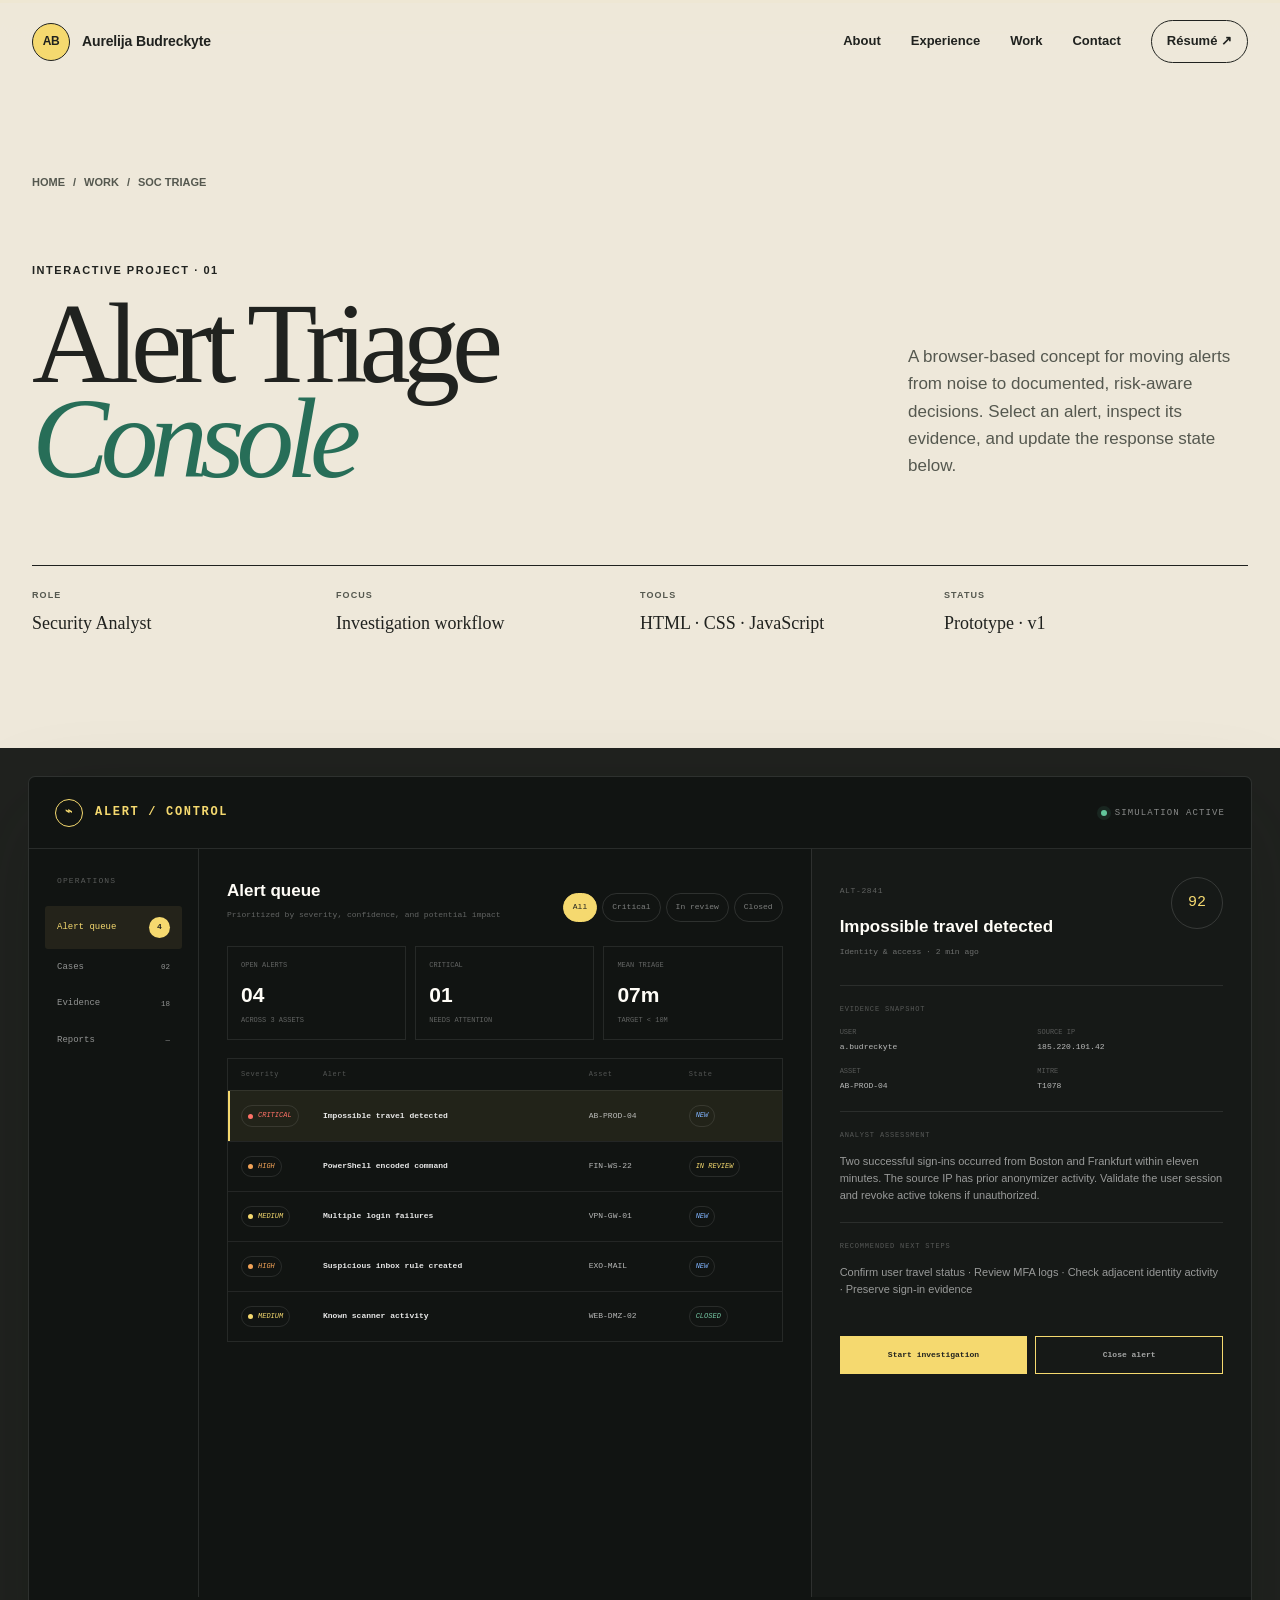
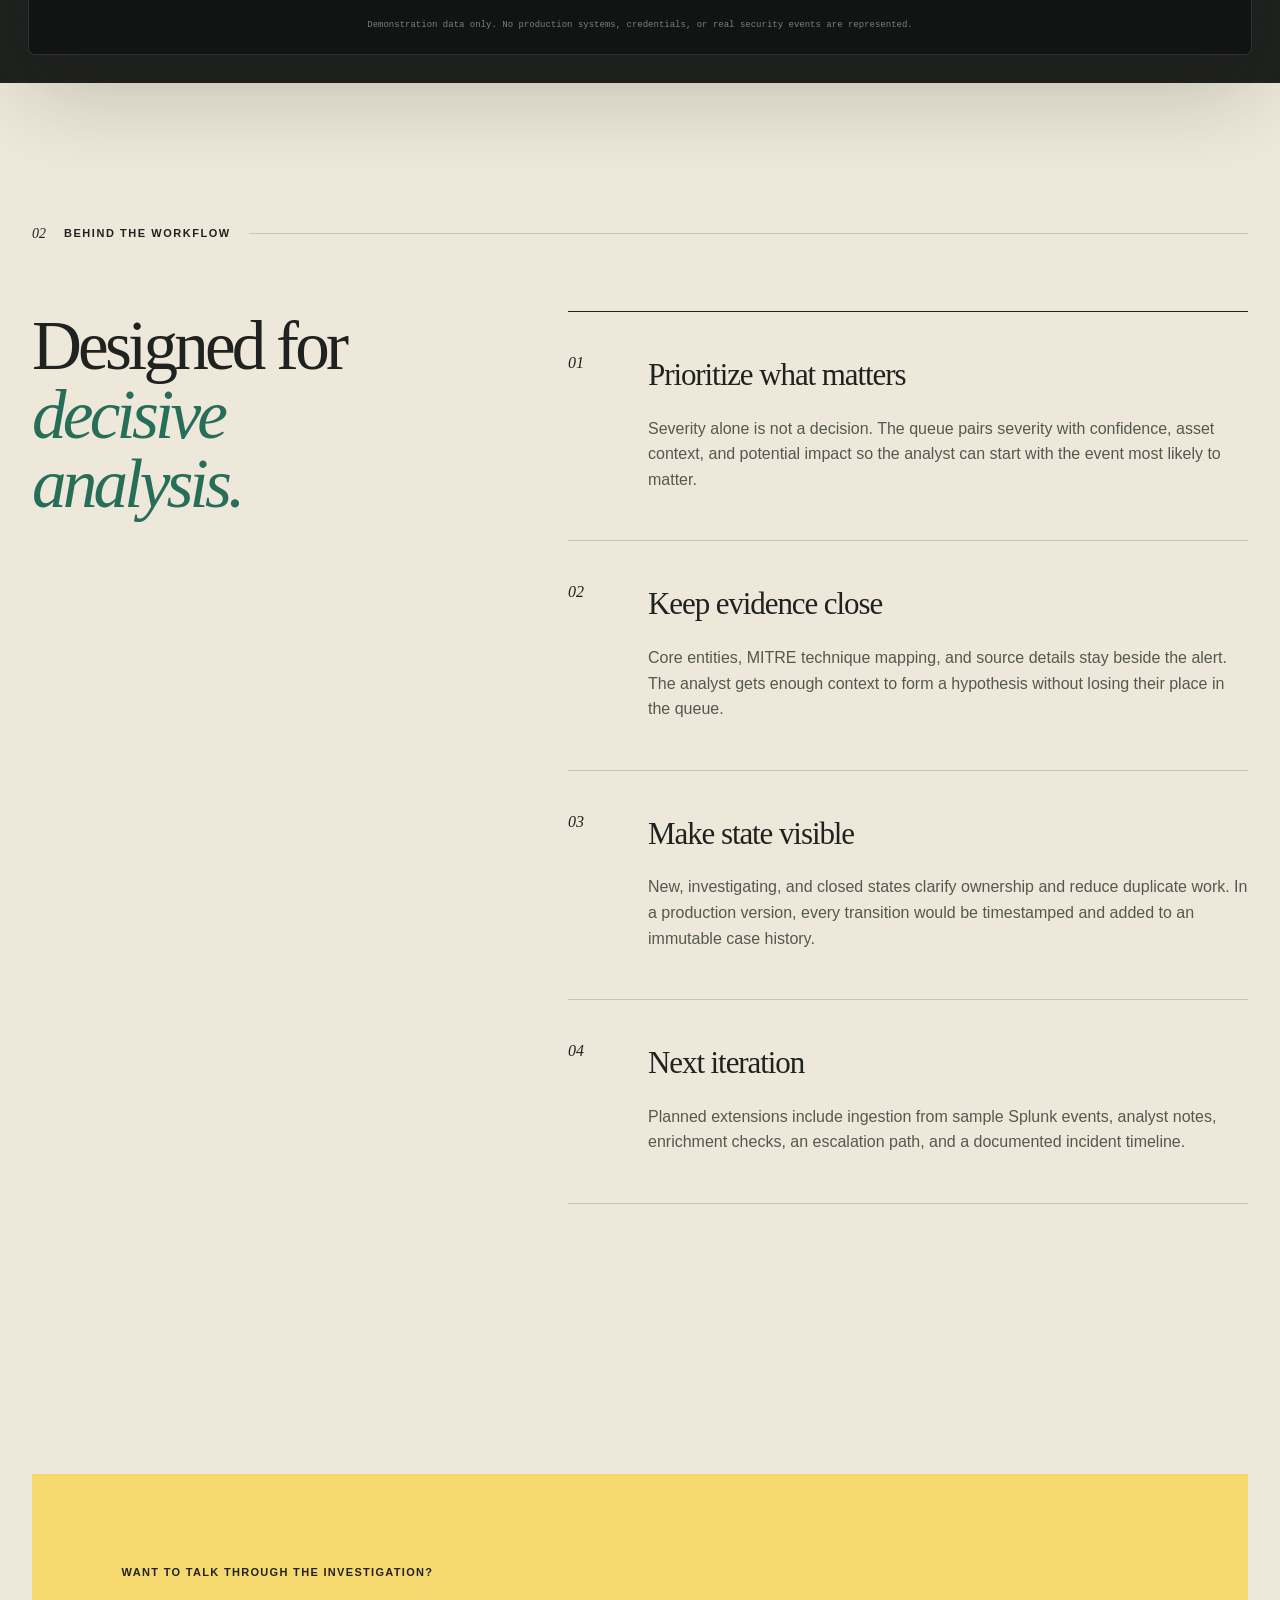
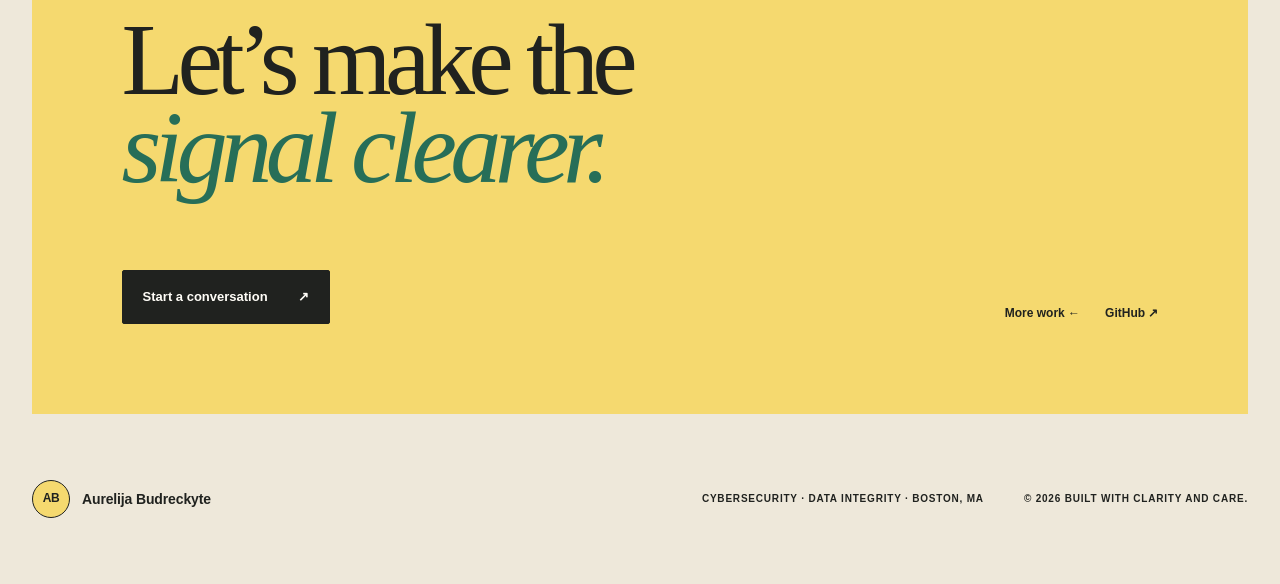
==== soc-triage.html @ b1ede0cd "Build cybersecurity portfolio and SOC triage demo" ====
<!doctype html>
<html lang="en">
  <head>
    <meta charset="UTF-8" />
    <meta name="viewport" content="width=device-width, initial-scale=1.0" />
    <meta
      name="description"
      content="An interactive SOC alert-triage workflow demo by Aurelija Budreckyte."
    />
    <meta name="theme-color" content="#20221f" />
    <title>SOC Alert Triage Console — Aurelija Budreckyte</title>
    <link rel="icon" href="assets/favicon.svg" type="image/svg+xml" />
    <link rel="stylesheet" href="styles.css" />
    <script src="script.js" defer></script>
  </head>
  <body class="project-page">
    <a class="skip-link" href="#main">Skip to content</a>

    <header class="site-header" data-header>
      <a class="brand" href="index.html" aria-label="Aurelija Budreckyte, home">
        <span class="brand-mark" aria-hidden="true">AB</span>
        <span class="brand-name">Aurelija Budreckyte</span>
      </a>
      <button class="menu-toggle" type="button" aria-expanded="false" aria-controls="site-nav">
        <span></span><span></span>
        <span class="sr-only">Toggle menu</span>
      </button>
      <nav class="site-nav" id="site-nav" aria-label="Primary navigation">
        <a href="index.html#about">About</a>
        <a href="index.html#experience">Experience</a>
        <a href="index.html#work">Work</a>
        <a href="index.html#contact">Contact</a>
        <a class="nav-cta" href="Aurelija_Budreckyte_Resume.pdf" target="_blank" rel="noreferrer">
          Résumé <span aria-hidden="true">↗</span>
        </a>
      </nav>
    </header>

    <main id="main">
      <section class="case-hero section-shell">
        <div class="breadcrumb reveal">
          <a href="index.html">Home</a><span>/</span><a href="index.html#work">Work</a><span>/</span>
          <strong>SOC triage</strong>
        </div>
        <div class="case-title-row">
          <div class="reveal">
            <p class="case-eyebrow">Interactive project · 01</p>
            <h1>Alert Triage<br /><em>Console</em></h1>
          </div>
          <p class="case-summary reveal">
            A browser-based concept for moving alerts from noise to documented,
            risk-aware decisions. Select an alert, inspect its evidence, and update
            the response state below.
          </p>
        </div>
        <div class="case-meta reveal">
          <div><span>Role</span><strong>Security Analyst</strong></div>
          <div><span>Focus</span><strong>Investigation workflow</strong></div>
          <div><span>Tools</span><strong>HTML · CSS · JavaScript</strong></div>
          <div><span>Status</span><strong>Prototype · v1</strong></div>
        </div>
      </section>

      <section class="dashboard-wrap" aria-label="Interactive SOC alert triage demo">
        <div class="dashboard" data-soc-dashboard>
          <div class="dash-header">
            <div class="dash-brand"><i>⌁</i><span>ALERT / CONTROL</span></div>
            <div class="dash-live"><i></i><span>Simulation active</span></div>
          </div>
          <div class="dash-body">
            <aside class="dash-sidebar" aria-label="Dashboard sections">
              <span>OPERATIONS</span>
              <button class="dash-nav-item active" type="button">
                <span>Alert queue</span><b data-open-count>4</b>
              </button>
              <button class="dash-nav-item" type="button" tabindex="-1">
                <span>Cases</span><small>02</small>
              </button>
              <button class="dash-nav-item" type="button" tabindex="-1">
                <span>Evidence</span><small>18</small>
              </button>
              <button class="dash-nav-item" type="button" tabindex="-1">
                <span>Reports</span><small>—</small>
              </button>
            </aside>

            <div class="dash-main">
              <div class="dash-title">
                <div>
                  <h2>Alert queue</h2>
                  <p>Prioritized by severity, confidence, and potential impact</p>
                </div>
                <div class="filter-group" aria-label="Filter alerts">
                  <button class="filter-button active" type="button" data-filter="All">All</button>
                  <button class="filter-button" type="button" data-filter="Critical">Critical</button>
                  <button class="filter-button" type="button" data-filter="Investigating">In review</button>
                  <button class="filter-button" type="button" data-filter="Closed">Closed</button>
                </div>
              </div>

              <div class="dash-metrics" aria-label="Queue metrics">
                <div class="dash-metric">
                  <span>Open alerts</span><strong data-metric-open>04</strong><small>Across 3 assets</small>
                </div>
                <div class="dash-metric">
                  <span>Critical</span><strong data-metric-critical>01</strong><small>Needs attention</small>
                </div>
                <div class="dash-metric">
                  <span>Mean triage</span><strong>07m</strong><small>Target &lt; 10m</small>
                </div>
              </div>

              <div class="alert-list">
                <div class="alert-list-head" aria-hidden="true">
                  <span>Severity</span><span>Alert</span><span>Asset</span><span>State</span>
                </div>
                <div data-alert-list></div>
              </div>
            </div>

            <aside class="dash-detail" aria-live="polite" data-alert-detail>
              <div class="detail-top">
                <div>
                  <span class="detail-id" data-detail-id>ALT-2841</span>
                  <h2 class="detail-title" data-detail-title>Impossible travel detected</h2>
                  <p class="detail-subtitle" data-detail-subtitle>Identity & access · 2 min ago</p>
                </div>
                <div class="risk-score" data-detail-score aria-label="Risk score 92">92</div>
              </div>

              <div class="detail-section">
                <span>Evidence snapshot</span>
                <div class="evidence-grid">
                  <div><span>User</span><strong data-evidence-user>a.budreckyte</strong></div>
                  <div><span>Source IP</span><strong data-evidence-ip>185.220.101.42</strong></div>
                  <div><span>Asset</span><strong data-evidence-asset>AB-PROD-04</strong></div>
                  <div><span>MITRE</span><strong data-evidence-mitre>T1078</strong></div>
                </div>
              </div>

              <div class="detail-section">
                <span>Analyst assessment</span>
                <p class="analyst-note" data-detail-note>
                  Two successful sign-ins occurred from Boston and Frankfurt within
                  eleven minutes. The source IP has prior anonymizer activity.
                  Validate the user session and revoke active tokens if unauthorized.
                </p>
              </div>

              <div class="detail-section">
                <span>Recommended next steps</span>
                <p class="analyst-note" data-detail-next>
                  Confirm user travel status · Review MFA logs · Check adjacent
                  identity activity · Preserve sign-in evidence
                </p>
              </div>

              <div class="detail-actions">
                <button class="dash-button" type="button" data-action="investigate">Start investigation</button>
                <button class="dash-button secondary" type="button" data-action="close">Close alert</button>
              </div>
            </aside>
          </div>
          <p class="demo-note">
            Demonstration data only. No production systems, credentials, or real security events are represented.
          </p>
        </div>
      </section>

      <section class="case-study section-shell">
        <div class="section-label reveal">
          <span>02</span>
          <p>Behind the workflow</p>
        </div>
        <div class="case-study-grid">
          <h2 class="display-heading reveal">Designed for<br /><em>decisive analysis.</em></h2>
          <div class="case-sections">
            <article class="case-section reveal">
              <span>01</span>
              <div>
                <h3>Prioritize what matters</h3>
                <p>
                  Severity alone is not a decision. The queue pairs severity with
                  confidence, asset context, and potential impact so the analyst can
                  start with the event most likely to matter.
                </p>
              </div>
            </article>
            <article class="case-section reveal">
              <span>02</span>
              <div>
                <h3>Keep evidence close</h3>
                <p>
                  Core entities, MITRE technique mapping, and source details stay
                  beside the alert. The analyst gets enough context to form a
                  hypothesis without losing their place in the queue.
                </p>
              </div>
            </article>
            <article class="case-section reveal">
              <span>03</span>
              <div>
                <h3>Make state visible</h3>
                <p>
                  New, investigating, and closed states clarify ownership and
                  reduce duplicate work. In a production version, every transition
                  would be timestamped and added to an immutable case history.
                </p>
              </div>
            </article>
            <article class="case-section reveal">
              <span>04</span>
              <div>
                <h3>Next iteration</h3>
                <p>
                  Planned extensions include ingestion from sample Splunk events,
                  analyst notes, enrichment checks, an escalation path, and a
                  documented incident timeline.
                </p>
              </div>
            </article>
          </div>
        </div>
      </section>

      <section class="contact section-shell" id="contact">
        <div class="contact-card reveal">
          <p class="contact-kicker">Want to talk through the investigation?</p>
          <h2>Let’s make the<br /><em>signal clearer.</em></h2>
          <div class="contact-bottom">
            <a class="button button-dark" href="mailto:aurelijabudreckyte@gmail.com">
              Start a conversation <span aria-hidden="true">↗</span>
            </a>
            <div class="contact-links">
              <a href="index.html#work">More work ←</a>
              <a href="https://github.com/aurelijab" target="_blank" rel="noreferrer">GitHub ↗</a>
            </div>
          </div>
        </div>
      </section>
    </main>

    <footer class="site-footer section-shell">
      <div class="brand footer-brand">
        <span class="brand-mark" aria-hidden="true">AB</span>
        <span class="brand-name">Aurelija Budreckyte</span>
      </div>
      <p>Cybersecurity · Data integrity · Boston, MA</p>
      <p>© <span data-year></span> Built with clarity and care.</p>
    </footer>
  </body>
</html>
---- styles.css ----
:root {
  --ink: #20221f;
  --ink-soft: #55584f;
  --paper: #f8f4e9;
  --paper-deep: #eee5d2;
  --beige: #dfd1b7;
  --beige-light: #f1e9da;
  --butter: #f5d96f;
  --butter-bright: #ffe989;
  --white: #fffdf7;
  --line: rgba(32, 34, 31, 0.18);
  --green: #276e58;
  --red: #bd4539;
  --orange: #da7c31;
  --max: 1240px;
  --serif: "Iowan Old Style", "Baskerville", "Times New Roman", serif;
  --sans: Inter, "Helvetica Neue", Helvetica, Arial, sans-serif;
}

* {
  box-sizing: border-box;
}

html {
  scroll-behavior: smooth;
  scroll-padding-top: 100px;
}

body {
  margin: 0;
  overflow-x: hidden;
  color: var(--ink);
  background: var(--paper);
  font-family: var(--sans);
  font-size: 16px;
  line-height: 1.6;
  -webkit-font-smoothing: antialiased;
}

body::before {
  position: fixed;
  z-index: 50;
  top: 0;
  left: 0;
  width: 100%;
  height: 3px;
  background: var(--butter);
  content: "";
}

::selection {
  color: var(--ink);
  background: var(--butter);
}

img {
  display: block;
  max-width: 100%;
}

a {
  color: inherit;
  text-decoration: none;
}

button,
input {
  font: inherit;
}

button,
a {
  -webkit-tap-highlight-color: transparent;
}

:focus-visible {
  outline: 3px solid var(--green);
  outline-offset: 4px;
}

.sr-only {
  position: absolute;
  width: 1px;
  height: 1px;
  padding: 0;
  overflow: hidden;
  clip: rect(0, 0, 0, 0);
  white-space: nowrap;
  border: 0;
}

.skip-link {
  position: fixed;
  z-index: 200;
  top: -100px;
  left: 24px;
  padding: 12px 18px;
  color: var(--white);
  background: var(--ink);
  transition: top 0.2s;
}

.skip-link:focus {
  top: 14px;
}

.section-shell {
  width: min(calc(100% - 64px), var(--max));
  margin-inline: auto;
}

.section-space {
  padding-block: 130px;
}

.site-header {
  position: sticky;
  z-index: 100;
  top: 0;
  display: flex;
  width: 100%;
  min-height: 84px;
  align-items: center;
  justify-content: space-between;
  padding: 14px max(32px, calc((100vw - var(--max)) / 2));
  border-bottom: 1px solid transparent;
  background: rgba(248, 244, 233, 0.86);
  backdrop-filter: blur(18px);
  transition: min-height 0.25s, border-color 0.25s;
}

.site-header.is-scrolled {
  min-height: 70px;
  border-color: var(--line);
}

.brand {
  display: inline-flex;
  align-items: center;
  gap: 12px;
}

.brand-mark {
  display: grid;
  width: 38px;
  height: 38px;
  place-items: center;
  border: 1px solid var(--ink);
  border-radius: 50%;
  background: var(--butter);
  font-size: 12px;
  font-weight: 800;
  letter-spacing: -0.04em;
}

.brand-name {
  font-size: 14px;
  font-weight: 650;
  letter-spacing: -0.01em;
}

.site-nav {
  display: flex;
  align-items: center;
  gap: 30px;
  font-size: 13px;
  font-weight: 600;
}

.site-nav > a:not(.nav-cta) {
  position: relative;
}

.site-nav > a:not(.nav-cta)::after {
  position: absolute;
  bottom: -7px;
  left: 0;
  width: 0;
  height: 1px;
  background: var(--ink);
  content: "";
  transition: width 0.25s;
}

.site-nav > a:hover::after {
  width: 100%;
}

.nav-cta {
  padding: 10px 15px;
  border: 1px solid var(--ink);
  border-radius: 999px;
  transition: color 0.2s, background 0.2s;
}

.nav-cta:hover {
  color: var(--paper);
  background: var(--ink);
}

.menu-toggle {
  display: none;
}

.hero {
  display: grid;
  min-height: calc(100vh - 84px);
  grid-template-columns: minmax(0, 1.1fr) minmax(380px, 0.9fr);
  align-items: center;
  gap: clamp(48px, 7vw, 100px);
  padding-block: 72px 84px;
}

.hero-copy {
  min-width: 0;
}

.eyebrow {
  display: inline-flex;
  align-items: center;
  gap: 9px;
  margin-bottom: 38px;
  padding: 8px 13px;
  border: 1px solid var(--line);
  border-radius: 999px;
  font-size: 11px;
  font-weight: 700;
  letter-spacing: 0.08em;
  text-transform: uppercase;
}

.status-dot {
  width: 7px;
  height: 7px;
  border-radius: 50%;
  background: var(--green);
  box-shadow: 0 0 0 4px rgba(39, 110, 88, 0.12);
}

.hero-kicker {
  margin: 0 0 13px;
  font-size: 13px;
  font-weight: 700;
  letter-spacing: 0.16em;
  text-transform: uppercase;
}

.hero h1 {
  max-width: 740px;
  margin: 0;
  font-family: var(--serif);
  font-size: clamp(60px, 7.1vw, 108px);
  font-weight: 400;
  letter-spacing: -0.065em;
  line-height: 0.88;
}

.hero h1 em,
.display-heading em,
.contact-card h2 em {
  position: relative;
  font-weight: 400;
}

.hero h1 em::after {
  position: absolute;
  z-index: -1;
  right: -1%;
  bottom: 3px;
  width: 86%;
  height: 24%;
  background: var(--butter);
  content: "";
  transform: rotate(-1deg);
}

.hero-intro {
  max-width: 590px;
  margin: 36px 0 0;
  color: var(--ink-soft);
  font-size: clamp(17px, 1.5vw, 20px);
  line-height: 1.65;
}

.hero-actions {
  display: flex;
  align-items: center;
  gap: 30px;
  margin-top: 36px;
}

.button {
  display: inline-flex;
  min-height: 54px;
  align-items: center;
  justify-content: center;
  gap: 30px;
  padding: 12px 20px;
  border: 1px solid var(--ink);
  border-radius: 2px;
  font-size: 13px;
  font-weight: 700;
  transition: transform 0.2s, background 0.2s, color 0.2s;
}

.button:hover {
  transform: translateY(-3px);
}

.button-dark {
  color: var(--white);
  background: var(--ink);
}

.button-dark:hover {
  color: var(--ink);
  background: var(--butter);
}

.button-light {
  color: var(--ink);
  background: var(--butter);
}

.button-light:hover {
  background: var(--butter-bright);
}

.text-link {
  border-bottom: 1px solid var(--ink);
  font-size: 13px;
  font-weight: 700;
}

.hero-visual {
  position: relative;
  width: min(100%, 490px);
  justify-self: end;
}

.hero-visual::before {
  position: absolute;
  z-index: -1;
  top: -22px;
  right: -22px;
  width: 88%;
  height: 84%;
  border-radius: 3px;
  background: var(--butter);
  content: "";
}

.portrait-frame {
  position: relative;
  overflow: hidden;
  min-height: 590px;
  border-radius: 3px;
  background: var(--beige);
  box-shadow: 0 24px 70px rgba(53, 44, 29, 0.14);
}

.portrait-frame > img {
  width: 100%;
  height: 100%;
  min-height: 590px;
  object-fit: cover;
  object-position: center 35%;
}

.portrait-caption {
  position: absolute;
  right: 0;
  bottom: 0;
  left: 0;
  display: flex;
  align-items: flex-start;
  justify-content: space-between;
  padding: 18px 20px;
  color: var(--paper);
  background: linear-gradient(transparent, rgba(25, 27, 25, 0.88));
  font-size: 12px;
}

.portrait-caption p {
  margin: 0;
  line-height: 1.45;
  text-align: right;
}

.hero-stamp {
  position: absolute;
  right: -55px;
  bottom: 74px;
  display: flex;
  width: 130px;
  height: 130px;
  flex-direction: column;
  align-items: center;
  justify-content: center;
  border: 1px solid var(--ink);
  border-radius: 50%;
  background: var(--paper);
  font-size: 9px;
  letter-spacing: 0.08em;
  text-align: center;
  text-transform: uppercase;
  transform: rotate(7deg);
}

.hero-stamp strong {
  margin-block: 3px;
  font-family: var(--serif);
  font-size: 18px;
  letter-spacing: -0.02em;
  text-transform: none;
}

.proof-strip {
  display: grid;
  grid-template-columns: repeat(4, 1fr);
  color: var(--paper);
  background: var(--ink);
}

.proof-item {
  display: flex;
  min-height: 150px;
  align-items: center;
  justify-content: center;
  gap: 19px;
  padding: 28px;
  border-right: 1px solid rgba(255, 255, 255, 0.16);
}

.proof-item:last-child {
  border: 0;
}

.proof-item strong {
  color: var(--butter);
  font-family: var(--serif);
  font-size: 50px;
  font-weight: 400;
  letter-spacing: -0.05em;
  line-height: 1;
}

.proof-item span {
  color: rgba(255, 255, 255, 0.66);
  font-size: 11px;
  font-weight: 600;
  letter-spacing: 0.08em;
  line-height: 1.5;
  text-transform: uppercase;
}

.section-label {
  display: flex;
  align-items: center;
  gap: 18px;
  margin-bottom: 66px;
}

.section-label::after {
  height: 1px;
  flex: 1;
  background: var(--line);
  content: "";
}

.section-label span {
  font-family: var(--serif);
  font-size: 14px;
  font-style: italic;
}

.section-label p {
  margin: 0;
  font-size: 11px;
  font-weight: 750;
  letter-spacing: 0.14em;
  text-transform: uppercase;
}

.about-grid {
  display: grid;
  grid-template-columns: 1.1fr 0.9fr;
  align-items: start;
  gap: clamp(50px, 8vw, 120px);
}

.display-heading {
  margin: 0;
  font-family: var(--serif);
  font-size: clamp(48px, 5.4vw, 78px);
  font-weight: 400;
  letter-spacing: -0.055em;
  line-height: 1;
}

.display-heading em {
  color: var(--green);
}

.about-copy {
  max-width: 540px;
  padding-top: 8px;
  color: var(--ink-soft);
}

.about-copy p {
  margin: 0 0 25px;
}

.about-copy .lead {
  color: var(--ink);
  font-family: var(--serif);
  font-size: 24px;
  line-height: 1.5;
}

.principles-grid {
  display: grid;
  margin-top: 85px;
  grid-template-columns: repeat(3, 1fr);
  border-top: 1px solid var(--line);
  border-bottom: 1px solid var(--line);
}

.principle-card {
  position: relative;
  min-height: 310px;
  padding: 35px 36px;
  border-right: 1px solid var(--line);
}

.principle-card:last-child {
  border: 0;
}

.principle-number {
  color: var(--ink-soft);
  font-family: var(--serif);
  font-size: 12px;
  font-style: italic;
}

.line-icon {
  margin: 32px 0 26px;
  color: var(--green);
  font-family: var(--serif);
  font-size: 40px;
  line-height: 1;
}

.principle-card h3 {
  margin: 0 0 12px;
  font-family: var(--serif);
  font-size: 27px;
  font-weight: 400;
  letter-spacing: -0.03em;
}

.principle-card p {
  max-width: 280px;
  margin: 0;
  color: var(--ink-soft);
  font-size: 14px;
}

.experience {
  background: var(--white);
}

.experience-layout {
  display: grid;
  grid-template-columns: 0.85fr 1.15fr;
  gap: clamp(70px, 10vw, 150px);
}

.experience-intro {
  position: sticky;
  top: 120px;
  align-self: start;
}

.experience-intro > p {
  max-width: 430px;
  margin: 32px 0 0;
  color: var(--ink-soft);
}

.timeline {
  border-top: 1px solid var(--ink);
}

.timeline-item {
  display: grid;
  grid-template-columns: 120px 1fr;
  gap: 24px;
  padding: 34px 0 42px;
  border-bottom: 1px solid var(--line);
}

.timeline-date,
.timeline-company {
  margin: 0;
  font-size: 10px;
  font-weight: 750;
  letter-spacing: 0.1em;
  text-transform: uppercase;
}

.timeline-company {
  color: var(--green);
}

.timeline-item h3 {
  margin: 5px 0 16px;
  font-family: var(--serif);
  font-size: 29px;
  font-weight: 400;
  letter-spacing: -0.03em;
}

.timeline-item ul {
  margin: 0;
  padding: 0 0 0 18px;
  color: var(--ink-soft);
  font-size: 14px;
}

.timeline-item li + li {
  margin-top: 8px;
}

.timeline-item div > p:last-child:not(.timeline-company) {
  color: var(--ink-soft);
  font-size: 14px;
}

.capabilities-grid {
  display: grid;
  margin-top: 110px;
  grid-template-columns: 1.1fr 0.9fr;
  gap: 16px;
}

.capability-card {
  min-height: 420px;
  padding: clamp(32px, 4vw, 52px);
  border-radius: 3px;
}

.capability-card > span {
  font-size: 10px;
  font-weight: 800;
  letter-spacing: 0.14em;
  text-transform: uppercase;
}

.capability-card h3 {
  max-width: 520px;
  margin: 55px 0 50px;
  font-family: var(--serif);
  font-size: clamp(35px, 4vw, 55px);
  font-weight: 400;
  letter-spacing: -0.05em;
  line-height: 1.05;
}

.card-yellow {
  background: var(--butter);
}

.card-beige {
  background: var(--beige-light);
}

.card-dark {
  grid-column: 1 / -1;
  display: grid;
  min-height: 300px;
  grid-template-columns: 1fr 1.1fr;
  align-items: end;
  color: var(--white);
  background: var(--ink);
}

.card-dark > span {
  align-self: start;
}

.card-dark h3 {
  margin: 0;
  grid-column: 1;
}

.card-dark p {
  max-width: 500px;
  margin: 0;
  align-self: end;
  grid-column: 2;
  grid-row: 1 / 3;
  color: rgba(255, 255, 255, 0.62);
}

.tag-list {
  display: flex;
  flex-wrap: wrap;
  gap: 8px;
}

.tag-list span,
.project-tags span {
  padding: 7px 11px;
  border: 1px solid rgba(32, 34, 31, 0.35);
  border-radius: 999px;
  font-size: 11px;
  font-weight: 600;
}

.tool-list {
  border-top: 1px solid var(--line);
}

.tool-list div {
  display: flex;
  justify-content: space-between;
  padding: 13px 0;
  border-bottom: 1px solid var(--line);
  font-size: 13px;
}

.tool-list b {
  font-weight: 650;
}

.tool-list i {
  color: var(--ink-soft);
  font-style: normal;
}

.credentials {
  display: grid;
  margin-top: 72px;
  grid-template-columns: 160px 1fr;
  gap: 40px;
}

.credentials-label {
  margin: 0;
  font-size: 10px;
  font-weight: 800;
  letter-spacing: 0.14em;
  text-transform: uppercase;
}

.credentials-list {
  display: grid;
  grid-template-columns: 1fr 1fr;
  border-top: 1px solid var(--ink);
}

.credentials-list div {
  display: flex;
  justify-content: space-between;
  padding: 20px 16px 20px 0;
  border-bottom: 1px solid var(--line);
  gap: 20px;
}

.credentials-list div:nth-child(odd) {
  margin-right: 25px;
}

.credentials-list strong {
  font-family: var(--serif);
  font-size: 17px;
  font-weight: 400;
}

.credentials-list span {
  color: var(--ink-soft);
  font-size: 11px;
  text-align: right;
}

.work-heading-row {
  display: grid;
  margin-bottom: 58px;
  grid-template-columns: 1fr 370px;
  align-items: end;
  gap: 40px;
}

.work-heading-row > p {
  margin: 0 0 5px;
  color: var(--ink-soft);
}

.featured-project {
  display: grid;
  overflow: hidden;
  min-height: 650px;
  grid-template-columns: minmax(360px, 0.78fr) minmax(500px, 1.22fr);
  border-radius: 4px;
  color: var(--white);
  background: var(--ink);
}

.project-copy {
  display: flex;
  flex-direction: column;
  padding: clamp(38px, 5vw, 66px);
}

.project-meta {
  display: flex;
  justify-content: space-between;
  color: rgba(255, 255, 255, 0.46);
  font-size: 9px;
  font-weight: 750;
  letter-spacing: 0.1em;
  text-transform: uppercase;
}

.project-copy h3 {
  margin: 70px 0 25px;
  font-family: var(--serif);
  font-size: clamp(48px, 5vw, 70px);
  font-weight: 400;
  letter-spacing: -0.055em;
  line-height: 0.96;
}

.project-copy > p {
  max-width: 500px;
  margin: 0;
  color: rgba(255, 255, 255, 0.62);
}

.project-tags {
  display: flex;
  flex-wrap: wrap;
  gap: 8px;
  margin-top: 26px;
}

.project-tags span {
  border-color: rgba(255, 255, 255, 0.2);
}

.project-copy .button {
  align-self: flex-start;
  margin-top: auto;
}

.console-preview {
  overflow: hidden;
  margin: 42px 0 42px 22px;
  padding: 28px;
  border: 1px solid rgba(255, 255, 255, 0.16);
  border-right: 0;
  border-radius: 8px 0 0 8px;
  color: #d8dcd7;
  background: #111412;
  box-shadow: -28px 28px 60px rgba(0, 0, 0, 0.28);
  font-family: ui-monospace, "SFMono-Regular", Menlo, monospace;
}

.console-top {
  display: flex;
  align-items: center;
  justify-content: space-between;
  padding-bottom: 22px;
  border-bottom: 1px solid rgba(255, 255, 255, 0.1);
  color: var(--butter);
  font-size: 10px;
  letter-spacing: 0.14em;
}

.console-top div {
  display: flex;
  gap: 5px;
}

.console-top i {
  width: 7px;
  height: 7px;
  border-radius: 50%;
  background: rgba(255, 255, 255, 0.2);
}

.console-stats {
  display: grid;
  gap: 12px;
  margin-block: 25px;
  grid-template-columns: repeat(3, 1fr);
}

.console-stats div {
  min-height: 120px;
  padding: 16px;
  border: 1px solid rgba(255, 255, 255, 0.1);
  background: rgba(255, 255, 255, 0.025);
}

.console-stats span,
.console-stats small {
  display: block;
  color: rgba(255, 255, 255, 0.45);
  font-size: 9px;
}

.console-stats strong {
  display: block;
  margin-block: 14px 8px;
  color: var(--white);
  font-family: var(--sans);
  font-size: 27px;
}

.console-table {
  width: 700px;
  font-size: 9px;
}

.console-row {
  display: grid;
  padding: 16px 14px;
  grid-template-columns: 100px 250px 110px 90px;
  border-bottom: 1px solid rgba(255, 255, 255, 0.08);
}

.console-row.active {
  border-left: 2px solid var(--butter);
  background: rgba(245, 217, 111, 0.08);
}

.console-header {
  color: rgba(255, 255, 255, 0.36);
  letter-spacing: 0.08em;
}

.severity-dot {
  display: inline-block;
  width: 6px;
  height: 6px;
  margin-right: 6px;
  border-radius: 50%;
}

.critical {
  background: #ff6b5f;
}

.high {
  background: #f4a857;
}

.medium {
  background: var(--butter);
}

.secondary-projects {
  display: grid;
  margin-top: 18px;
  grid-template-columns: 1fr 1fr;
  gap: 18px;
}

.secondary-project {
  position: relative;
  min-height: 360px;
  padding: 38px;
  border: 1px solid var(--line);
  transition: background 0.25s, transform 0.25s;
}

.secondary-project:hover {
  background: var(--beige-light);
  transform: translateY(-4px);
}

.secondary-project > div {
  display: flex;
  justify-content: space-between;
}

.secondary-project > div p,
.project-number {
  margin: 0;
  color: var(--ink-soft);
  font-size: 10px;
  font-weight: 750;
  letter-spacing: 0.1em;
  text-transform: uppercase;
}

.secondary-project h3 {
  max-width: 500px;
  margin: 75px 0 20px;
  font-family: var(--serif);
  font-size: 34px;
  font-weight: 400;
  letter-spacing: -0.04em;
  line-height: 1.1;
}

.secondary-project > p {
  max-width: 500px;
  margin: 0;
  color: var(--ink-soft);
  font-size: 14px;
}

.project-arrow {
  position: absolute;
  right: 32px;
  bottom: 28px;
  font-size: 22px;
}

.personal {
  overflow: hidden;
  background: var(--beige-light);
}

.personal-heading {
  display: grid;
  margin-bottom: 75px;
  grid-template-columns: 1.2fr 0.8fr;
  align-items: end;
  gap: 60px;
}

.personal-heading p {
  max-width: 440px;
  margin: 0 0 7px;
  color: var(--ink-soft);
}

.photo-journal {
  display: grid;
  min-height: 640px;
  grid-template-columns: 1.05fr 0.8fr 0.7fr;
  align-items: start;
  gap: 18px;
}

.photo {
  margin: 0;
}

.photo img {
  width: 100%;
  height: 500px;
  object-fit: cover;
  filter: saturate(0.86);
  transition: filter 0.35s, transform 0.35s;
}

.photo:hover img {
  filter: saturate(1);
  transform: translateY(-4px);
}

.photo-two {
  margin-top: 90px;
}

.photo-two img {
  height: 440px;
}

.photo-three {
  margin-top: 30px;
}

.photo-three img {
  height: 350px;
  object-position: center 25%;
}

.photo figcaption {
  display: flex;
  justify-content: space-between;
  margin-top: 11px;
  color: var(--ink-soft);
  font-size: 10px;
  font-weight: 650;
  letter-spacing: 0.07em;
  text-transform: uppercase;
}

.photo figcaption span:last-child {
  font-family: var(--serif);
  font-style: italic;
  font-weight: 400;
  letter-spacing: 0;
  text-transform: none;
}

.contact {
  padding-block: 130px 0;
}

.contact-card {
  padding: clamp(45px, 7vw, 90px);
  background: var(--butter);
}

.contact-kicker {
  margin: 0 0 35px;
  font-size: 11px;
  font-weight: 750;
  letter-spacing: 0.12em;
  text-transform: uppercase;
}

.contact-card h2 {
  margin: 0;
  font-family: var(--serif);
  font-size: clamp(58px, 8vw, 112px);
  font-weight: 400;
  letter-spacing: -0.065em;
  line-height: 0.86;
}

.contact-card h2 em {
  color: var(--green);
}

.contact-bottom {
  display: flex;
  align-items: flex-end;
  justify-content: space-between;
  margin-top: 78px;
  gap: 40px;
}

.contact-links {
  display: flex;
  gap: 25px;
  font-size: 12px;
  font-weight: 700;
}

.contact-links a {
  border-bottom: 1px solid transparent;
}

.contact-links a:hover {
  border-color: currentColor;
}

.site-footer {
  display: grid;
  min-height: 170px;
  grid-template-columns: 1fr auto auto;
  align-items: center;
  gap: 40px;
  font-size: 10px;
  font-weight: 650;
  letter-spacing: 0.08em;
  text-transform: uppercase;
}

.footer-brand {
  text-transform: none;
}

.reveal {
  opacity: 1;
  transform: translateY(0);
  transition: opacity 0.8s ease, transform 0.8s ease;
}

.reveal-delay {
  transition-delay: 0.15s;
}

.reveal.is-visible {
  opacity: 1;
  transform: translateY(0);
}

/* SOC project page */
.project-page {
  background: #eee8da;
}

.project-page .site-header {
  background: rgba(238, 232, 218, 0.9);
}

.case-hero {
  padding-block: 90px 110px;
}

.breadcrumb {
  display: flex;
  align-items: center;
  gap: 8px;
  margin-bottom: 70px;
  color: var(--ink-soft);
  font-size: 11px;
  font-weight: 650;
  text-transform: uppercase;
}

.breadcrumb a:hover {
  color: var(--ink);
}

.case-title-row {
  display: grid;
  grid-template-columns: 1fr 340px;
  align-items: end;
  gap: 60px;
}

.case-eyebrow {
  margin: 0 0 17px;
  font-size: 11px;
  font-weight: 800;
  letter-spacing: 0.14em;
  text-transform: uppercase;
}

.case-title-row h1 {
  margin: 0;
  font-family: var(--serif);
  font-size: clamp(66px, 9vw, 134px);
  font-weight: 400;
  letter-spacing: -0.07em;
  line-height: 0.82;
}

.case-title-row h1 em {
  color: var(--green);
  font-weight: 400;
}

.case-summary {
  margin: 0 0 6px;
  color: var(--ink-soft);
  font-size: 17px;
}

.case-meta {
  display: grid;
  margin-top: 80px;
  grid-template-columns: repeat(4, 1fr);
  border-top: 1px solid var(--ink);
}

.case-meta div {
  padding: 22px 22px 0 0;
}

.case-meta span {
  display: block;
  color: var(--ink-soft);
  font-size: 9px;
  font-weight: 750;
  letter-spacing: 0.12em;
  text-transform: uppercase;
}

.case-meta strong {
  display: block;
  margin-top: 7px;
  font-family: var(--serif);
  font-size: 18px;
  font-weight: 400;
}

.dashboard-wrap {
  padding: 28px;
  background: var(--ink);
}

.dashboard {
  min-height: 820px;
  overflow: hidden;
  border: 1px solid rgba(255, 255, 255, 0.12);
  border-radius: 7px;
  color: #d9ddd9;
  background: #111412;
  box-shadow: 0 35px 90px rgba(20, 22, 20, 0.22);
  font-family: ui-monospace, "SFMono-Regular", Menlo, monospace;
}

.dash-header {
  display: flex;
  height: 72px;
  align-items: center;
  justify-content: space-between;
  padding: 0 26px;
  border-bottom: 1px solid rgba(255, 255, 255, 0.1);
}

.dash-brand {
  display: flex;
  align-items: center;
  gap: 12px;
  color: var(--butter);
  font-size: 12px;
  font-weight: 700;
  letter-spacing: 0.14em;
}

.dash-brand i {
  display: grid;
  width: 28px;
  height: 28px;
  place-items: center;
  border: 1px solid var(--butter);
  border-radius: 50%;
  font-style: normal;
}

.dash-live {
  display: flex;
  align-items: center;
  gap: 8px;
  color: rgba(255, 255, 255, 0.5);
  font-size: 9px;
  letter-spacing: 0.12em;
  text-transform: uppercase;
}

.dash-live i {
  width: 6px;
  height: 6px;
  border-radius: 50%;
  background: #62c59b;
  box-shadow: 0 0 0 4px rgba(98, 197, 155, 0.1);
}

.dash-body {
  display: grid;
  min-height: 748px;
  grid-template-columns: 170px minmax(430px, 1fr) minmax(330px, 0.72fr);
}

.dash-sidebar {
  padding: 26px 16px;
  border-right: 1px solid rgba(255, 255, 255, 0.1);
}

.dash-sidebar > span {
  display: block;
  margin: 0 12px 18px;
  color: rgba(255, 255, 255, 0.3);
  font-size: 8px;
  letter-spacing: 0.14em;
}

.dash-nav-item {
  display: flex;
  width: 100%;
  align-items: center;
  justify-content: space-between;
  padding: 11px 12px;
  border: 0;
  border-radius: 3px;
  color: rgba(255, 255, 255, 0.54);
  background: transparent;
  font-size: 9px;
  text-align: left;
}

.dash-nav-item.active {
  color: var(--butter);
  background: rgba(245, 217, 111, 0.08);
}

.dash-nav-item b {
  display: grid;
  min-width: 21px;
  height: 21px;
  place-items: center;
  border-radius: 999px;
  color: var(--ink);
  background: var(--butter);
  font-size: 8px;
}

.dash-main {
  min-width: 0;
  padding: 28px;
}

.dash-title {
  display: flex;
  align-items: flex-end;
  justify-content: space-between;
  margin-bottom: 24px;
}

.dash-title h2 {
  margin: 0 0 5px;
  color: var(--white);
  font-family: var(--sans);
  font-size: 17px;
}

.dash-title p {
  margin: 0;
  color: rgba(255, 255, 255, 0.34);
  font-size: 8px;
}

.filter-group {
  display: flex;
  gap: 5px;
}

.filter-button {
  padding: 7px 9px;
  border: 1px solid rgba(255, 255, 255, 0.12);
  border-radius: 999px;
  color: rgba(255, 255, 255, 0.46);
  background: transparent;
  font-size: 8px;
  cursor: pointer;
}

.filter-button.active {
  border-color: var(--butter);
  color: var(--ink);
  background: var(--butter);
}

.dash-metrics {
  display: grid;
  margin-bottom: 18px;
  grid-template-columns: repeat(3, 1fr);
  gap: 9px;
}

.dash-metric {
  min-height: 91px;
  padding: 13px;
  border: 1px solid rgba(255, 255, 255, 0.09);
}

.dash-metric span,
.dash-metric small {
  display: block;
  color: rgba(255, 255, 255, 0.34);
  font-size: 7px;
  text-transform: uppercase;
}

.dash-metric strong {
  display: block;
  margin-block: 7px 3px;
  color: var(--white);
  font-family: var(--sans);
  font-size: 21px;
}

.alert-list {
  border: 1px solid rgba(255, 255, 255, 0.09);
}

.alert-list-head,
.alert-item {
  display: grid;
  align-items: center;
  grid-template-columns: 72px minmax(170px, 1fr) 90px 80px;
  gap: 10px;
}

.alert-list-head {
  padding: 10px 13px;
  color: rgba(255, 255, 255, 0.28);
  font-size: 7px;
  letter-spacing: 0.08em;
}

.alert-item {
  width: 100%;
  padding: 14px 13px;
  border: 0;
  border-top: 1px solid rgba(255, 255, 255, 0.08);
  color: rgba(255, 255, 255, 0.7);
  background: transparent;
  font-family: inherit;
  font-size: 8px;
  text-align: left;
  cursor: pointer;
  transition: background 0.2s;
}

.alert-item:hover,
.alert-item.selected {
  background: rgba(245, 217, 111, 0.07);
}

.alert-item.selected {
  box-shadow: inset 2px 0 var(--butter);
}

.alert-item .alert-name {
  color: rgba(255, 255, 255, 0.9);
  font-weight: 700;
}

.severity-pill,
.state-pill {
  display: inline-flex;
  width: max-content;
  align-items: center;
  gap: 5px;
  padding: 4px 6px;
  border: 1px solid rgba(255, 255, 255, 0.1);
  border-radius: 999px;
  font-size: 7px;
  text-transform: uppercase;
}

.severity-pill::before {
  width: 5px;
  height: 5px;
  border-radius: 50%;
  background: currentColor;
  content: "";
}

.severity-critical {
  color: #ff7167;
}

.severity-high {
  color: #f2a358;
}

.severity-medium {
  color: var(--butter);
}

.state-new {
  color: #80b4ff;
}

.state-investigating {
  color: var(--butter);
}

.state-closed {
  color: #75c8a4;
}

.empty-alerts {
  padding: 40px 20px;
  color: rgba(255, 255, 255, 0.4);
  font-size: 9px;
  text-align: center;
}

.dash-detail {
  min-width: 0;
  padding: 28px;
  border-left: 1px solid rgba(255, 255, 255, 0.1);
  background: rgba(255, 255, 255, 0.018);
}

.detail-top {
  display: flex;
  justify-content: space-between;
  margin-bottom: 26px;
}

.detail-id {
  color: rgba(255, 255, 255, 0.32);
  font-size: 8px;
  letter-spacing: 0.08em;
}

.detail-title {
  margin: 13px 0 7px;
  color: var(--white);
  font-family: var(--sans);
  font-size: 17px;
  line-height: 1.35;
}

.detail-subtitle {
  margin: 0;
  color: rgba(255, 255, 255, 0.38);
  font-size: 8px;
}

.risk-score {
  display: grid;
  width: 52px;
  height: 52px;
  place-items: center;
  border: 1px solid rgba(255, 255, 255, 0.14);
  border-radius: 50%;
  color: var(--butter);
  font-size: 15px;
}

.detail-section {
  padding-block: 18px;
  border-top: 1px solid rgba(255, 255, 255, 0.09);
}

.detail-section > span {
  display: block;
  margin-bottom: 12px;
  color: rgba(255, 255, 255, 0.28);
  font-size: 7px;
  letter-spacing: 0.12em;
  text-transform: uppercase;
}

.evidence-grid {
  display: grid;
  grid-template-columns: 1fr 1fr;
  gap: 12px;
}

.evidence-grid div span {
  display: block;
  color: rgba(255, 255, 255, 0.28);
  font-size: 7px;
  text-transform: uppercase;
}

.evidence-grid div strong {
  display: block;
  overflow: hidden;
  margin-top: 3px;
  color: rgba(255, 255, 255, 0.7);
  font-size: 8px;
  font-weight: 400;
  text-overflow: ellipsis;
}

.analyst-note {
  margin: 0;
  color: rgba(255, 255, 255, 0.56);
  font-family: var(--sans);
  font-size: 11px;
  line-height: 1.55;
}

.detail-actions {
  display: grid;
  margin-top: 20px;
  grid-template-columns: 1fr 1fr;
  gap: 8px;
}

.dash-button {
  min-height: 38px;
  border: 1px solid var(--butter);
  color: var(--ink);
  background: var(--butter);
  font-family: inherit;
  font-size: 8px;
  font-weight: 700;
  cursor: pointer;
}

.dash-button.secondary {
  color: rgba(255, 255, 255, 0.62);
  background: transparent;
}

.dash-button:disabled {
  opacity: 0.35;
  cursor: not-allowed;
}

.demo-note {
  padding: 12px 20px;
  color: rgba(255, 255, 255, 0.45);
  background: #111412;
  font-size: 9px;
  text-align: center;
}

.case-study {
  padding-block: 140px;
}

.case-study-grid {
  display: grid;
  grid-template-columns: 0.75fr 1.25fr;
  gap: clamp(70px, 10vw, 150px);
}

.case-study-grid h2 {
  position: sticky;
  top: 120px;
  align-self: start;
}

.case-sections {
  border-top: 1px solid var(--ink);
}

.case-section {
  display: grid;
  padding: 38px 0 48px;
  grid-template-columns: 80px 1fr;
  border-bottom: 1px solid var(--line);
}

.case-section > span {
  font-family: var(--serif);
  font-style: italic;
}

.case-section h3 {
  margin: 0 0 16px;
  font-family: var(--serif);
  font-size: 31px;
  font-weight: 400;
  letter-spacing: -0.035em;
}

.case-section p {
  margin: 0;
  color: var(--ink-soft);
}

@media (max-width: 1080px) {
  .hero-stamp {
    right: -25px;
  }

  .proof-item {
    flex-direction: column;
    align-items: flex-start;
    gap: 8px;
  }

  .featured-project {
    grid-template-columns: 0.9fr 1.1fr;
  }

  .dash-body {
    grid-template-columns: 135px minmax(390px, 1fr) minmax(300px, 0.72fr);
  }

  .dash-sidebar {
    padding-inline: 10px;
  }
}

@media (max-width: 900px) {
  .section-shell {
    width: min(calc(100% - 40px), var(--max));
  }

  .section-space {
    padding-block: 90px;
  }

  .site-header {
    min-height: 72px;
    padding-inline: 20px;
  }

  .menu-toggle {
    z-index: 2;
    display: grid;
    width: 42px;
    height: 42px;
    place-content: center;
    gap: 6px;
    border: 1px solid var(--ink);
    border-radius: 50%;
    background: var(--butter);
  }

  .menu-toggle span:not(.sr-only) {
    display: block;
    width: 16px;
    height: 1px;
    background: var(--ink);
    transition: transform 0.2s;
  }

  .menu-toggle[aria-expanded="true"] span:first-child {
    transform: translateY(3.5px) rotate(45deg);
  }

  .menu-toggle[aria-expanded="true"] span:nth-child(2) {
    transform: translateY(-3.5px) rotate(-45deg);
  }

  .site-nav {
    position: fixed;
    inset: 0;
    display: flex;
    visibility: hidden;
    flex-direction: column;
    align-items: flex-start;
    justify-content: center;
    gap: 20px;
    padding: 80px 32px;
    opacity: 0;
    background: var(--paper);
    font-family: var(--serif);
    font-size: 38px;
    transition: opacity 0.25s, visibility 0.25s;
  }

  .site-nav.is-open {
    visibility: visible;
    opacity: 1;
  }

  .nav-cta {
    margin-top: 20px;
    font-family: var(--sans);
    font-size: 14px;
  }

  .hero {
    min-height: auto;
    grid-template-columns: 1fr;
    gap: 80px;
    padding-block: 70px 100px;
  }

  .hero-visual {
    width: min(86%, 500px);
    justify-self: center;
  }

  .hero h1 {
    font-size: clamp(60px, 13vw, 100px);
  }

  .proof-strip {
    grid-template-columns: 1fr 1fr;
  }

  .proof-item {
    min-height: 130px;
    border-bottom: 1px solid rgba(255, 255, 255, 0.16);
  }

  .about-grid,
  .experience-layout,
  .work-heading-row,
  .personal-heading,
  .case-title-row,
  .case-study-grid {
    grid-template-columns: 1fr;
  }

  .experience-intro,
  .case-study-grid h2 {
    position: static;
  }

  .principles-grid {
    grid-template-columns: 1fr;
  }

  .principle-card {
    min-height: auto;
    border-right: 0;
    border-bottom: 1px solid var(--line);
  }

  .capabilities-grid {
    grid-template-columns: 1fr;
  }

  .card-dark {
    grid-column: auto;
    display: block;
  }

  .card-dark h3 {
    margin-block: 55px 35px;
  }

  .card-dark p {
    max-width: none;
  }

  .featured-project {
    grid-template-columns: 1fr;
  }

  .project-copy {
    min-height: 580px;
  }

  .console-preview {
    min-height: 450px;
    margin-left: 32px;
  }

  .photo-journal {
    min-height: auto;
    grid-template-columns: 1fr 1fr;
  }

  .photo-three {
    grid-column: 1 / -1;
  }

  .photo-three img {
    height: 450px;
  }

  .contact-bottom,
  .site-footer {
    align-items: flex-start;
  }

  .contact-bottom {
    flex-direction: column;
  }

  .site-footer {
    display: flex;
    min-height: 220px;
    flex-direction: column;
    justify-content: center;
    gap: 16px;
  }

  .site-footer p {
    margin: 0;
  }

  .case-title-row {
    gap: 40px;
  }

  .case-summary {
    max-width: 560px;
  }

  .case-meta {
    grid-template-columns: 1fr 1fr;
    gap: 28px 0;
  }

  .dashboard-wrap {
    overflow-x: auto;
  }

  .dashboard {
    min-width: 1000px;
  }
}

@media (max-width: 620px) {
  .section-shell {
    width: min(calc(100% - 28px), var(--max));
  }

  .section-space {
    padding-block: 74px;
  }

  .brand-name {
    display: none;
  }

  .hero {
    gap: 60px;
    padding-top: 54px;
  }

  .eyebrow {
    margin-bottom: 28px;
    font-size: 9px;
  }

  .hero h1 {
    max-width: 100%;
    overflow-wrap: break-word;
    font-size: clamp(43px, 12.5vw, 58px);
    line-height: 0.92;
  }

  .hero-intro {
    width: 100%;
    max-width: 100%;
    margin-top: 28px;
    font-size: 16px;
  }

  .hero-copy {
    width: 100%;
    max-width: calc(100vw - 28px);
    overflow: hidden;
  }

  .hero-actions {
    align-items: flex-start;
    flex-direction: column;
    gap: 20px;
  }

  .hero-visual {
    width: calc(100% - 16px);
  }

  .portrait-frame,
  .portrait-frame > img {
    min-height: 480px;
  }

  .hero-stamp {
    right: -10px;
    bottom: -35px;
    width: 105px;
    height: 105px;
  }

  .proof-strip {
    grid-template-columns: 1fr 1fr;
  }

  .proof-item {
    min-height: 140px;
    padding: 22px;
  }

  .proof-item strong {
    font-size: 42px;
  }

  .proof-item span {
    font-size: 8px;
  }

  .section-label {
    margin-bottom: 48px;
  }

  .display-heading {
    font-size: clamp(43px, 13vw, 60px);
  }

  .about-copy .lead {
    font-size: 21px;
  }

  .principles-grid {
    margin-top: 58px;
  }

  .principle-card {
    padding-inline: 20px;
  }

  .timeline-item {
    grid-template-columns: 1fr;
    gap: 12px;
  }

  .capabilities-grid {
    margin-top: 75px;
  }

  .capability-card {
    min-height: 390px;
    padding: 28px;
  }

  .credentials {
    grid-template-columns: 1fr;
  }

  .credentials-list {
    grid-template-columns: 1fr;
  }

  .credentials-list div:nth-child(odd) {
    margin: 0;
  }

  .work-heading-row {
    margin-bottom: 40px;
  }

  .featured-project {
    min-height: auto;
  }

  .project-copy {
    min-height: 570px;
    padding: 28px;
  }

  .project-copy h3 {
    margin-top: 62px;
    font-size: 48px;
  }

  .console-preview {
    margin: 0 0 28px 20px;
    padding: 20px;
  }

  .secondary-projects {
    grid-template-columns: 1fr;
  }

  .secondary-project {
    padding: 28px;
  }

  .photo-journal {
    display: flex;
    flex-direction: column;
  }

  .photo,
  .photo-two,
  .photo-three {
    width: 100%;
    margin: 0 0 28px;
  }

  .photo img,
  .photo-two img,
  .photo-three img {
    height: 440px;
  }

  .contact {
    padding-top: 80px;
  }

  .contact-card {
    padding: 38px 25px;
  }

  .contact-card h2 {
    font-size: 53px;
  }

  .contact-bottom {
    margin-top: 55px;
  }

  .contact-links {
    flex-wrap: wrap;
    gap: 12px 20px;
  }

  .case-hero {
    padding-block: 60px 80px;
  }

  .breadcrumb {
    margin-bottom: 50px;
  }

  .case-title-row h1 {
    font-size: 65px;
  }

  .case-meta {
    grid-template-columns: 1fr 1fr;
  }

  .dashboard-wrap {
    padding: 12px;
  }

  .case-study {
    padding-block: 90px;
  }

  .case-section {
    grid-template-columns: 45px 1fr;
  }
}

@media (prefers-reduced-motion: reduce) {
  html {
    scroll-behavior: auto;
  }

  *,
  *::before,
  *::after {
    scroll-behavior: auto !important;
    transition-duration: 0.01ms !important;
    animation-duration: 0.01ms !important;
    animation-iteration-count: 1 !important;
  }

  .reveal {
    opacity: 1;
    transform: none;
  }
}
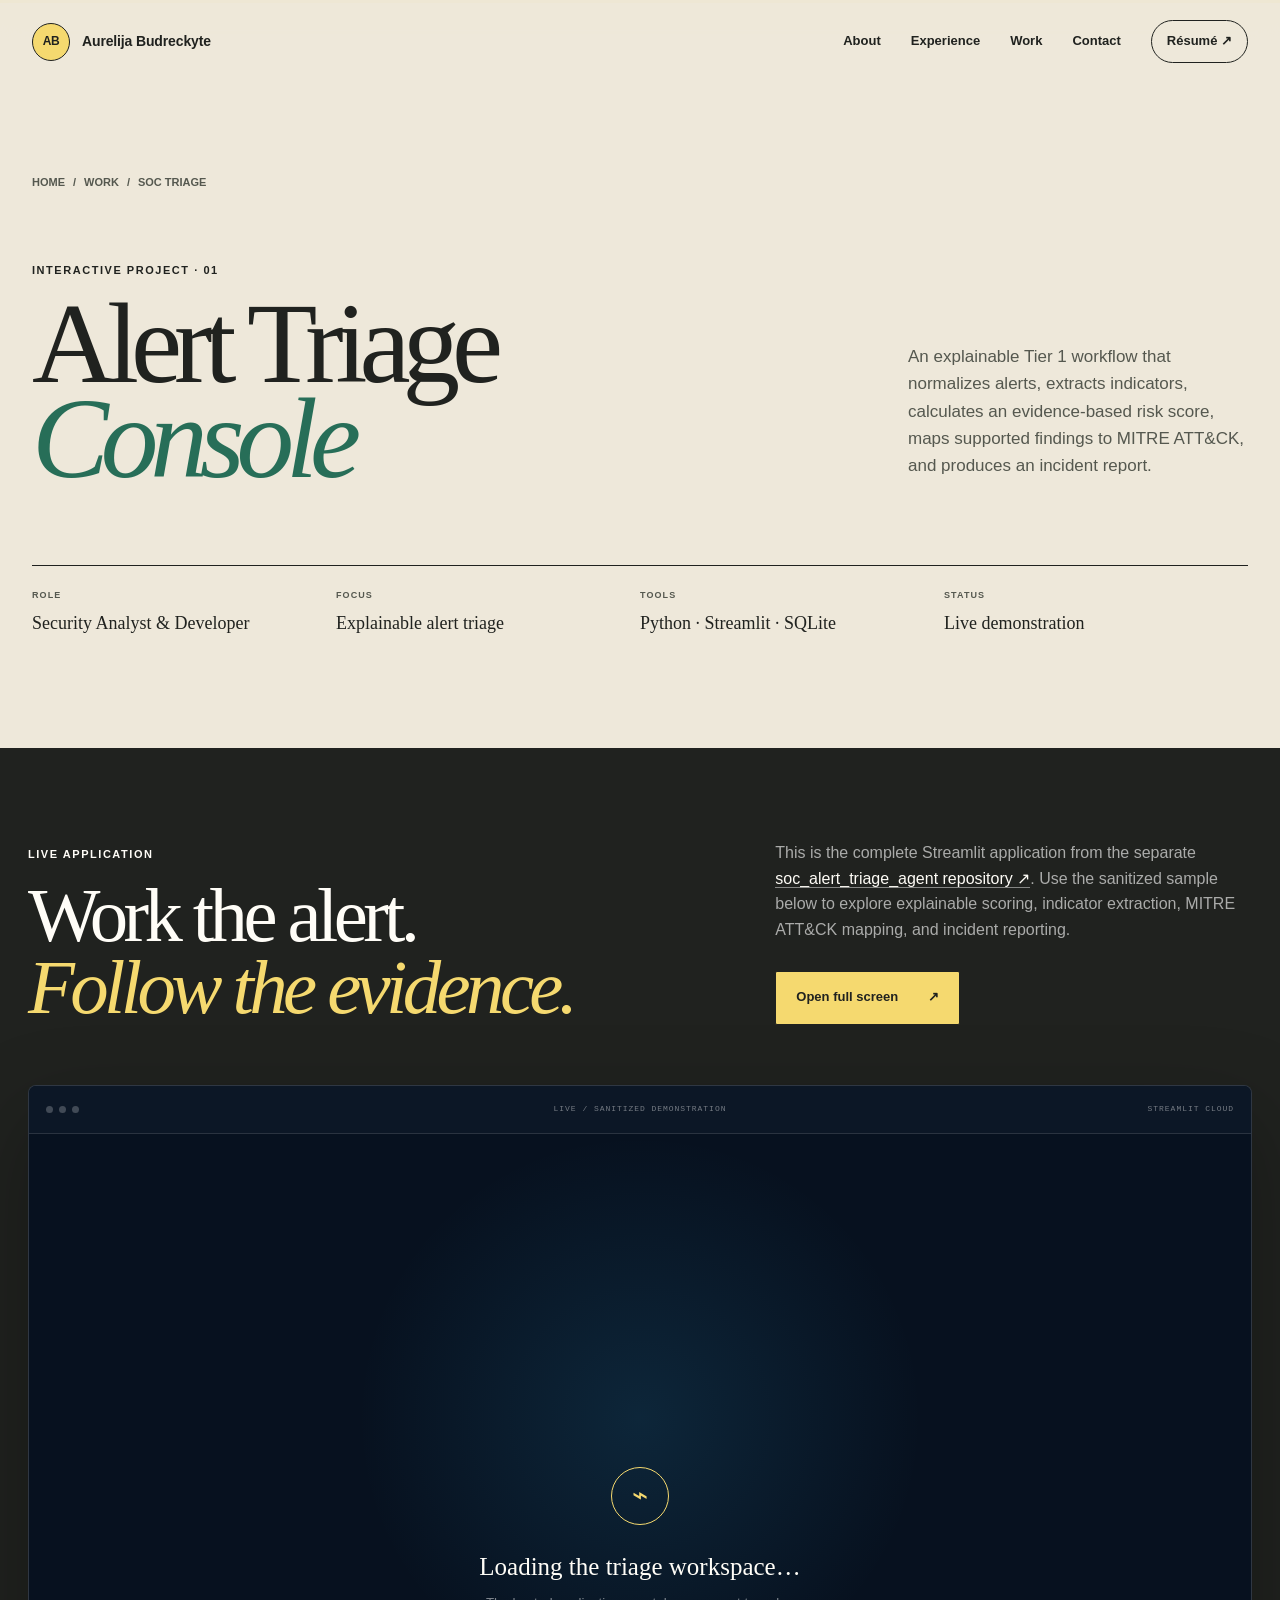
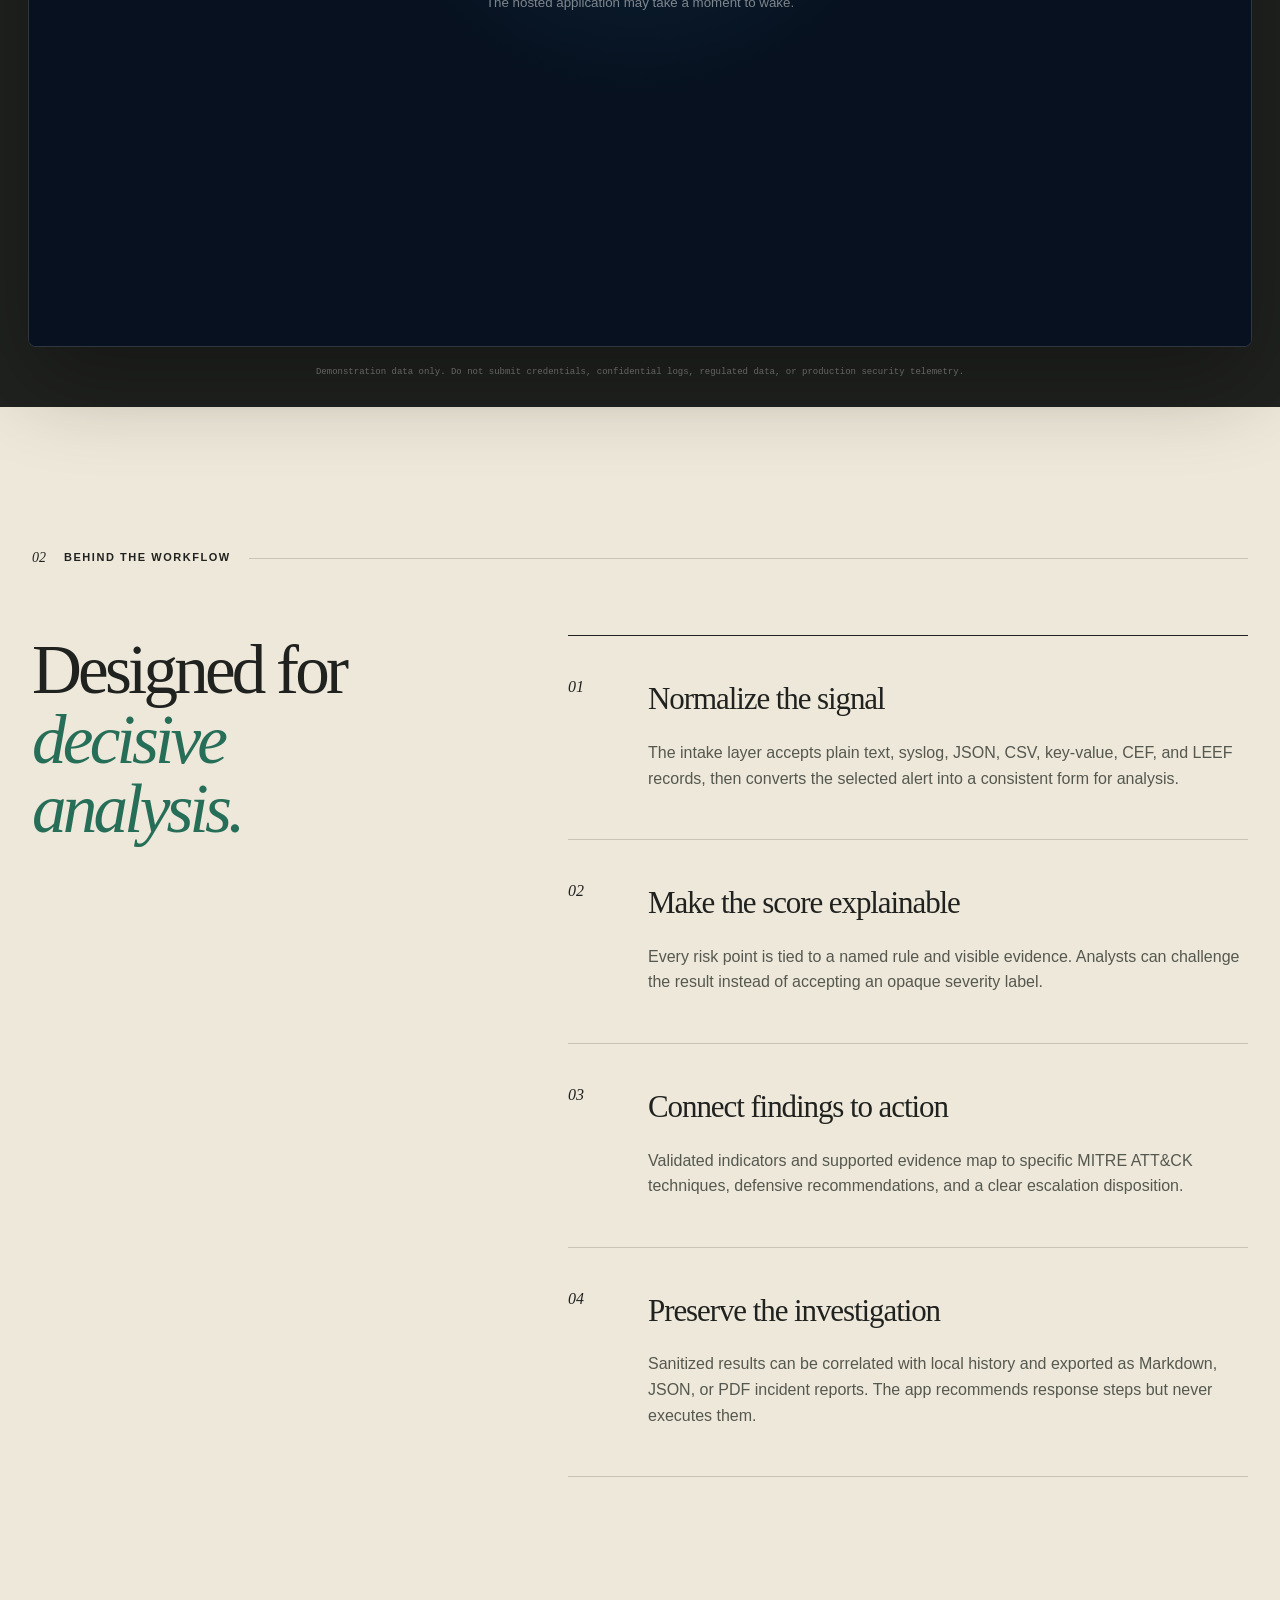
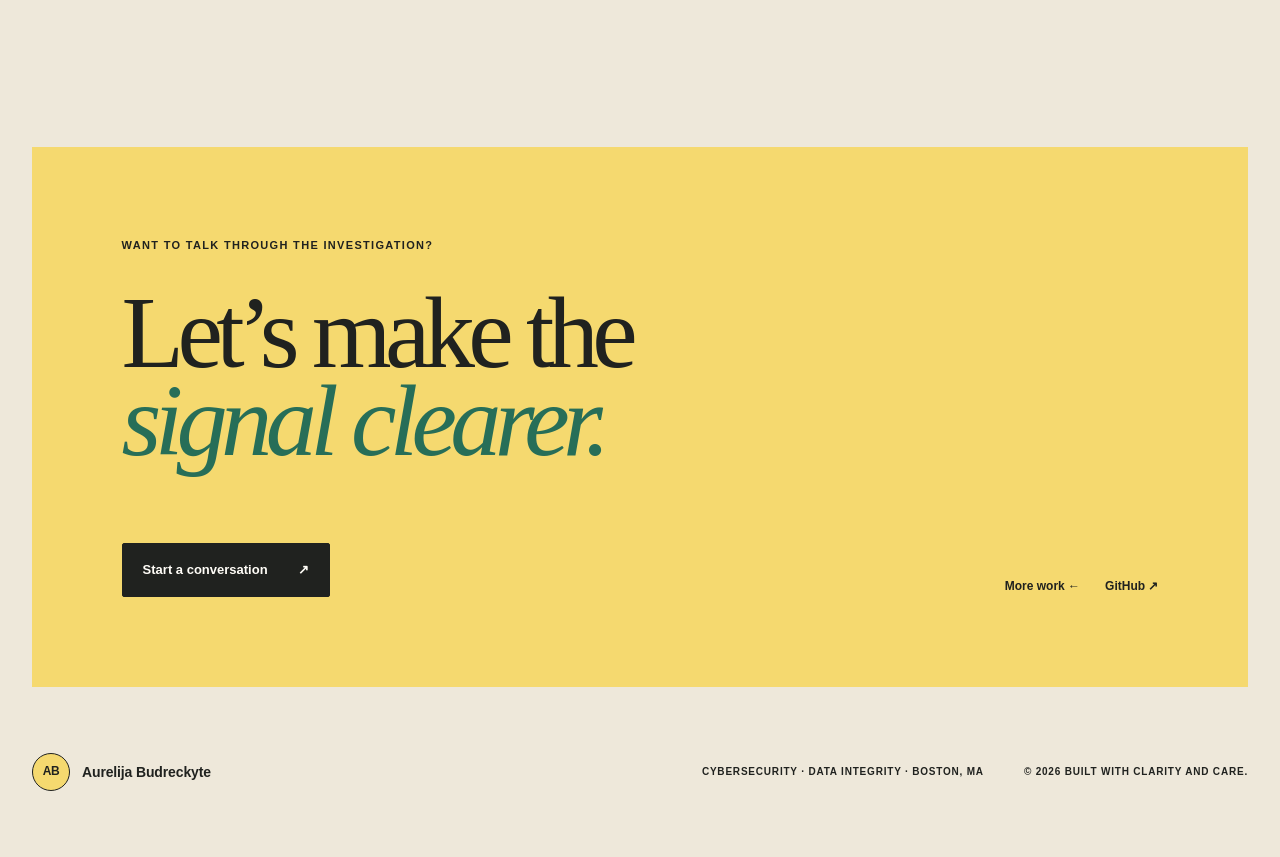
==== commit 8d9f8838: "Embed live Streamlit SOC dashboard" ====
--- a/soc-triage.html
+++ b/soc-triage.html
@@ -48,123 +48,68 @@
             <h1>Alert Triage<br /><em>Console</em></h1>
           </div>
           <p class="case-summary reveal">
-            A browser-based concept for moving alerts from noise to documented,
-            risk-aware decisions. Select an alert, inspect its evidence, and update
-            the response state below.
+            An explainable Tier 1 workflow that normalizes alerts, extracts
+            indicators, calculates an evidence-based risk score, maps supported
+            findings to MITRE ATT&amp;CK, and produces an incident report.
           </p>
         </div>
         <div class="case-meta reveal">
-          <div><span>Role</span><strong>Security Analyst</strong></div>
-          <div><span>Focus</span><strong>Investigation workflow</strong></div>
-          <div><span>Tools</span><strong>HTML · CSS · JavaScript</strong></div>
-          <div><span>Status</span><strong>Prototype · v1</strong></div>
+          <div><span>Role</span><strong>Security Analyst &amp; Developer</strong></div>
+          <div><span>Focus</span><strong>Explainable alert triage</strong></div>
+          <div><span>Tools</span><strong>Python · Streamlit · SQLite</strong></div>
+          <div><span>Status</span><strong>Live demonstration</strong></div>
         </div>
       </section>
 
-      <section class="dashboard-wrap" aria-label="Interactive SOC alert triage demo">
-        <div class="dashboard" data-soc-dashboard>
-          <div class="dash-header">
-            <div class="dash-brand"><i>⌁</i><span>ALERT / CONTROL</span></div>
-            <div class="dash-live"><i></i><span>Simulation active</span></div>
+      <section class="streamlit-demo" aria-labelledby="live-demo-title">
+        <div class="streamlit-demo-header section-shell">
+          <div>
+            <p class="case-eyebrow">Live application</p>
+            <h2 id="live-demo-title">Work the alert.<br /><em>Follow the evidence.</em></h2>
           </div>
-          <div class="dash-body">
-            <aside class="dash-sidebar" aria-label="Dashboard sections">
-              <span>OPERATIONS</span>
-              <button class="dash-nav-item active" type="button">
-                <span>Alert queue</span><b data-open-count>4</b>
-              </button>
-              <button class="dash-nav-item" type="button" tabindex="-1">
-                <span>Cases</span><small>02</small>
-              </button>
-              <button class="dash-nav-item" type="button" tabindex="-1">
-                <span>Evidence</span><small>18</small>
-              </button>
-              <button class="dash-nav-item" type="button" tabindex="-1">
-                <span>Reports</span><small>—</small>
-              </button>
-            </aside>
-
-            <div class="dash-main">
-              <div class="dash-title">
-                <div>
-                  <h2>Alert queue</h2>
-                  <p>Prioritized by severity, confidence, and potential impact</p>
-                </div>
-                <div class="filter-group" aria-label="Filter alerts">
-                  <button class="filter-button active" type="button" data-filter="All">All</button>
-                  <button class="filter-button" type="button" data-filter="Critical">Critical</button>
-                  <button class="filter-button" type="button" data-filter="Investigating">In review</button>
-                  <button class="filter-button" type="button" data-filter="Closed">Closed</button>
-                </div>
-              </div>
-
-              <div class="dash-metrics" aria-label="Queue metrics">
-                <div class="dash-metric">
-                  <span>Open alerts</span><strong data-metric-open>04</strong><small>Across 3 assets</small>
-                </div>
-                <div class="dash-metric">
-                  <span>Critical</span><strong data-metric-critical>01</strong><small>Needs attention</small>
-                </div>
-                <div class="dash-metric">
-                  <span>Mean triage</span><strong>07m</strong><small>Target &lt; 10m</small>
-                </div>
-              </div>
-
-              <div class="alert-list">
-                <div class="alert-list-head" aria-hidden="true">
-                  <span>Severity</span><span>Alert</span><span>Asset</span><span>State</span>
-                </div>
-                <div data-alert-list></div>
-              </div>
-            </div>
-
-            <aside class="dash-detail" aria-live="polite" data-alert-detail>
-              <div class="detail-top">
-                <div>
-                  <span class="detail-id" data-detail-id>ALT-2841</span>
-                  <h2 class="detail-title" data-detail-title>Impossible travel detected</h2>
-                  <p class="detail-subtitle" data-detail-subtitle>Identity & access · 2 min ago</p>
-                </div>
-                <div class="risk-score" data-detail-score aria-label="Risk score 92">92</div>
-              </div>
-
-              <div class="detail-section">
-                <span>Evidence snapshot</span>
-                <div class="evidence-grid">
-                  <div><span>User</span><strong data-evidence-user>a.budreckyte</strong></div>
-                  <div><span>Source IP</span><strong data-evidence-ip>185.220.101.42</strong></div>
-                  <div><span>Asset</span><strong data-evidence-asset>AB-PROD-04</strong></div>
-                  <div><span>MITRE</span><strong data-evidence-mitre>T1078</strong></div>
-                </div>
-              </div>
-
-              <div class="detail-section">
-                <span>Analyst assessment</span>
-                <p class="analyst-note" data-detail-note>
-                  Two successful sign-ins occurred from Boston and Frankfurt within
-                  eleven minutes. The source IP has prior anonymizer activity.
-                  Validate the user session and revoke active tokens if unauthorized.
-                </p>
-              </div>
-
-              <div class="detail-section">
-                <span>Recommended next steps</span>
-                <p class="analyst-note" data-detail-next>
-                  Confirm user travel status · Review MFA logs · Check adjacent
-                  identity activity · Preserve sign-in evidence
-                </p>
-              </div>
-
-              <div class="detail-actions">
-                <button class="dash-button" type="button" data-action="investigate">Start investigation</button>
-                <button class="dash-button secondary" type="button" data-action="close">Close alert</button>
-              </div>
-            </aside>
+          <div class="streamlit-demo-intro">
+            <p>
+              This is the complete Streamlit application from the separate
+              <a
+                href="https://github.com/aurelijab/soc_alert_triage_agent"
+                target="_blank"
+                rel="noreferrer"
+              >soc_alert_triage_agent repository ↗</a>.
+              Use the sanitized sample below to explore explainable scoring,
+              indicator extraction, MITRE ATT&amp;CK mapping, and incident reporting.
+            </p>
+            <a
+              class="button button-light"
+              href="https://aurelija-soc-triage.streamlit.app/?demo=brute-force"
+              target="_blank"
+              rel="noreferrer"
+            >Open full screen <span aria-hidden="true">↗</span></a>
           </div>
-          <p class="demo-note">
-            Demonstration data only. No production systems, credentials, or real security events are represented.
-          </p>
         </div>
+        <div class="streamlit-frame-shell">
+          <div class="streamlit-frame-top" aria-hidden="true">
+            <div><i></i><i></i><i></i></div>
+            <span>LIVE / SANITIZED DEMONSTRATION</span>
+            <span>STREAMLIT CLOUD</span>
+          </div>
+          <div class="streamlit-loading" data-streamlit-loading>
+            <span class="streamlit-loading-mark" aria-hidden="true">⌁</span>
+            <strong>Loading the triage workspace…</strong>
+            <small>The hosted application may take a moment to wake.</small>
+          </div>
+          <iframe
+            class="streamlit-frame"
+            src="https://aurelija-soc-triage.streamlit.app/?embed=true&amp;demo=brute-force"
+            title="Aurelija Budreckyte's SOC Alert Triage Agent"
+            loading="eager"
+            allow="clipboard-read; clipboard-write"
+            data-streamlit-frame
+          ></iframe>
+        </div>
+        <p class="demo-note">
+          Demonstration data only. Do not submit credentials, confidential logs,
+          regulated data, or production security telemetry.
+        </p>
       </section>
 
       <section class="case-study section-shell">
@@ -178,44 +123,44 @@
             <article class="case-section reveal">
               <span>01</span>
               <div>
-                <h3>Prioritize what matters</h3>
+                <h3>Normalize the signal</h3>
                 <p>
-                  Severity alone is not a decision. The queue pairs severity with
-                  confidence, asset context, and potential impact so the analyst can
-                  start with the event most likely to matter.
+                  The intake layer accepts plain text, syslog, JSON, CSV, key-value,
+                  CEF, and LEEF records, then converts the selected alert into a
+                  consistent form for analysis.
                 </p>
               </div>
             </article>
             <article class="case-section reveal">
               <span>02</span>
               <div>
-                <h3>Keep evidence close</h3>
+                <h3>Make the score explainable</h3>
                 <p>
-                  Core entities, MITRE technique mapping, and source details stay
-                  beside the alert. The analyst gets enough context to form a
-                  hypothesis without losing their place in the queue.
+                  Every risk point is tied to a named rule and visible evidence.
+                  Analysts can challenge the result instead of accepting an opaque
+                  severity label.
                 </p>
               </div>
             </article>
             <article class="case-section reveal">
               <span>03</span>
               <div>
-                <h3>Make state visible</h3>
+                <h3>Connect findings to action</h3>
                 <p>
-                  New, investigating, and closed states clarify ownership and
-                  reduce duplicate work. In a production version, every transition
-                  would be timestamped and added to an immutable case history.
+                  Validated indicators and supported evidence map to specific MITRE
+                  ATT&amp;CK techniques, defensive recommendations, and a clear
+                  escalation disposition.
                 </p>
               </div>
             </article>
             <article class="case-section reveal">
               <span>04</span>
               <div>
-                <h3>Next iteration</h3>
+                <h3>Preserve the investigation</h3>
                 <p>
-                  Planned extensions include ingestion from sample Splunk events,
-                  analyst notes, enrichment checks, an escalation path, and a
-                  documented incident timeline.
+                  Sanitized results can be correlated with local history and
+                  exported as Markdown, JSON, or PDF incident reports. The app
+                  recommends response steps but never executes them.
                 </p>
               </div>
             </article>
--- a/styles.css
+++ b/styles.css
@@ -1277,6 +1277,158 @@
   font-weight: 400;
 }
 
+.streamlit-demo {
+  padding: 92px max(28px, calc((100vw - var(--max)) / 2)) 28px;
+  color: var(--white);
+  background: var(--ink);
+}
+
+.streamlit-demo-header {
+  display: grid;
+  width: 100%;
+  margin-bottom: 60px;
+  grid-template-columns: 1.15fr 0.85fr;
+  align-items: end;
+  gap: clamp(48px, 8vw, 110px);
+}
+
+.streamlit-demo-header h2 {
+  margin: 0;
+  font-family: var(--serif);
+  font-size: clamp(52px, 6vw, 86px);
+  font-weight: 400;
+  letter-spacing: -0.06em;
+  line-height: 0.94;
+}
+
+.streamlit-demo-header h2 em {
+  color: var(--butter);
+  font-weight: 400;
+}
+
+.streamlit-demo-intro {
+  color: rgba(255, 255, 255, 0.62);
+}
+
+.streamlit-demo-intro p {
+  margin: 0 0 28px;
+}
+
+.streamlit-demo-intro p a {
+  color: var(--white);
+  border-bottom: 1px solid rgba(255, 255, 255, 0.45);
+}
+
+.streamlit-frame-shell {
+  position: relative;
+  overflow: hidden;
+  width: min(100%, 1440px);
+  min-height: 860px;
+  margin-inline: auto;
+  border: 1px solid rgba(255, 255, 255, 0.16);
+  border-radius: 8px;
+  background: #07111f;
+  box-shadow: 0 34px 90px rgba(0, 0, 0, 0.3);
+}
+
+.streamlit-frame-top {
+  display: grid;
+  height: 48px;
+  grid-template-columns: 1fr auto 1fr;
+  align-items: center;
+  padding-inline: 17px;
+  border-bottom: 1px solid rgba(255, 255, 255, 0.12);
+  color: rgba(255, 255, 255, 0.43);
+  background: #0c1726;
+  font-family: ui-monospace, "SFMono-Regular", Menlo, monospace;
+  font-size: 8px;
+  letter-spacing: 0.12em;
+}
+
+.streamlit-frame-top > div {
+  display: flex;
+  gap: 6px;
+}
+
+.streamlit-frame-top i {
+  width: 7px;
+  height: 7px;
+  border-radius: 50%;
+  background: rgba(255, 255, 255, 0.22);
+}
+
+.streamlit-frame-top > span:last-child {
+  justify-self: end;
+}
+
+.streamlit-frame {
+  display: block;
+  width: 100%;
+  height: 812px;
+  border: 0;
+  background: #07111f;
+}
+
+.streamlit-loading {
+  position: absolute;
+  z-index: 2;
+  inset: 48px 0 0;
+  display: flex;
+  align-items: center;
+  justify-content: center;
+  flex-direction: column;
+  color: var(--white);
+  background:
+    radial-gradient(circle at 50% 35%, rgba(56, 189, 248, 0.12), transparent 35%),
+    #07111f;
+  transition: opacity 0.45s, visibility 0.45s;
+}
+
+.streamlit-loading.is-loaded {
+  visibility: hidden;
+  opacity: 0;
+}
+
+.streamlit-loading-mark {
+  display: grid;
+  width: 58px;
+  height: 58px;
+  margin-bottom: 22px;
+  place-items: center;
+  border: 1px solid var(--butter);
+  border-radius: 50%;
+  color: var(--butter);
+  font-family: var(--serif);
+  font-size: 27px;
+  animation: streamlit-pulse 1.8s ease-in-out infinite;
+}
+
+.streamlit-loading strong {
+  font-family: var(--serif);
+  font-size: 25px;
+  font-weight: 400;
+}
+
+.streamlit-loading small {
+  margin-top: 5px;
+  color: rgba(255, 255, 255, 0.48);
+}
+
+@keyframes streamlit-pulse {
+  50% {
+    box-shadow: 0 0 0 12px rgba(245, 217, 111, 0.08);
+    transform: scale(1.04);
+  }
+}
+
+.streamlit-demo > .demo-note {
+  margin: 18px auto 0;
+  padding: 0;
+  color: rgba(255, 255, 255, 0.4);
+  background: transparent;
+  font-family: ui-monospace, "SFMono-Regular", Menlo, monospace;
+}
+
 .dashboard-wrap {
   padding: 28px;
   background: var(--ink);
@@ -1944,6 +2096,10 @@
     gap: 40px;
   }
 
+  .streamlit-demo-header {
+    grid-template-columns: 1fr;
+  }
+
   .case-summary {
     max-width: 560px;
   }
@@ -2178,6 +2334,35 @@
 
   .dashboard-wrap {
     padding: 12px;
+  }
+
+  .streamlit-demo {
+    padding: 70px 12px 22px;
+  }
+
+  .streamlit-demo-header {
+    margin-bottom: 42px;
+    padding-inline: 2px;
+  }
+
+  .streamlit-demo-header h2 {
+    font-size: 48px;
+  }
+
+  .streamlit-frame-shell {
+    min-height: 760px;
+  }
+
+  .streamlit-frame {
+    height: 712px;
+  }
+
+  .streamlit-frame-top {
+    grid-template-columns: 1fr 1fr;
+  }
+
+  .streamlit-frame-top > span:first-of-type {
+    display: none;
   }
 
   .case-study {
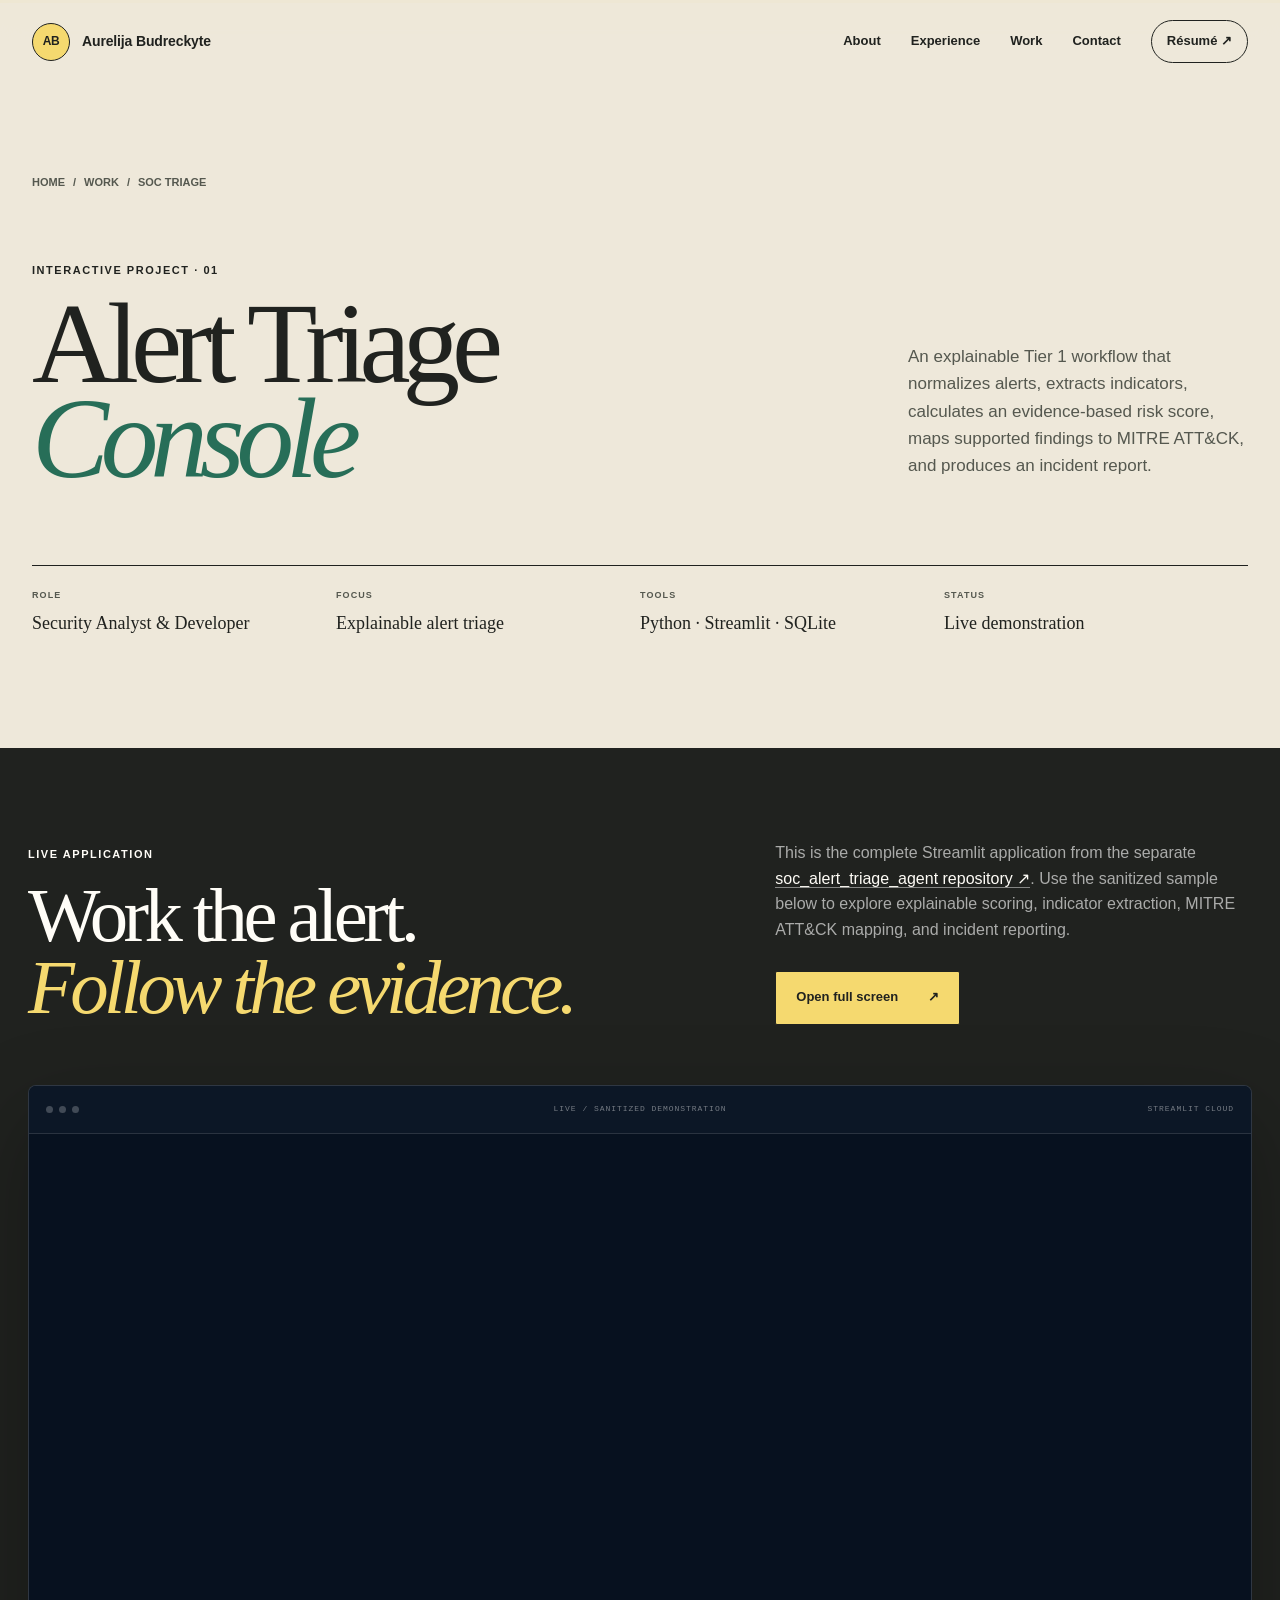
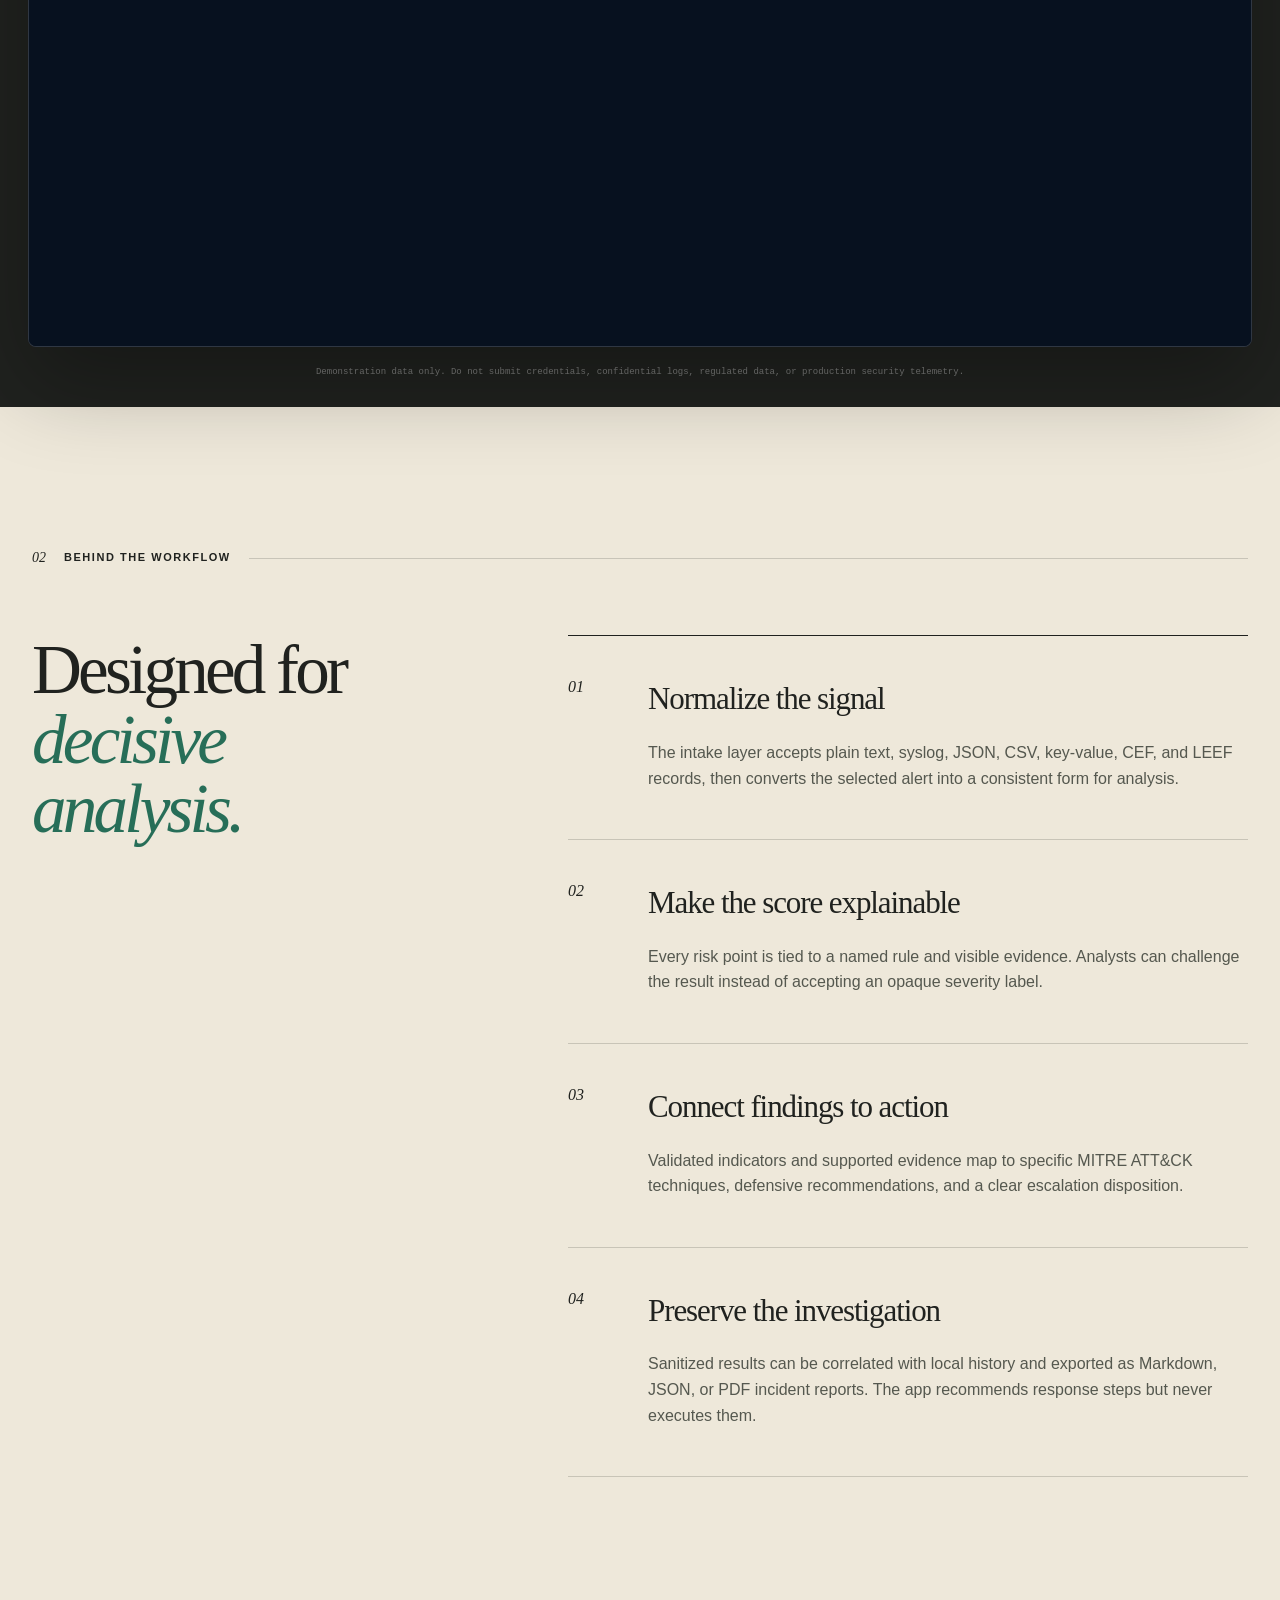
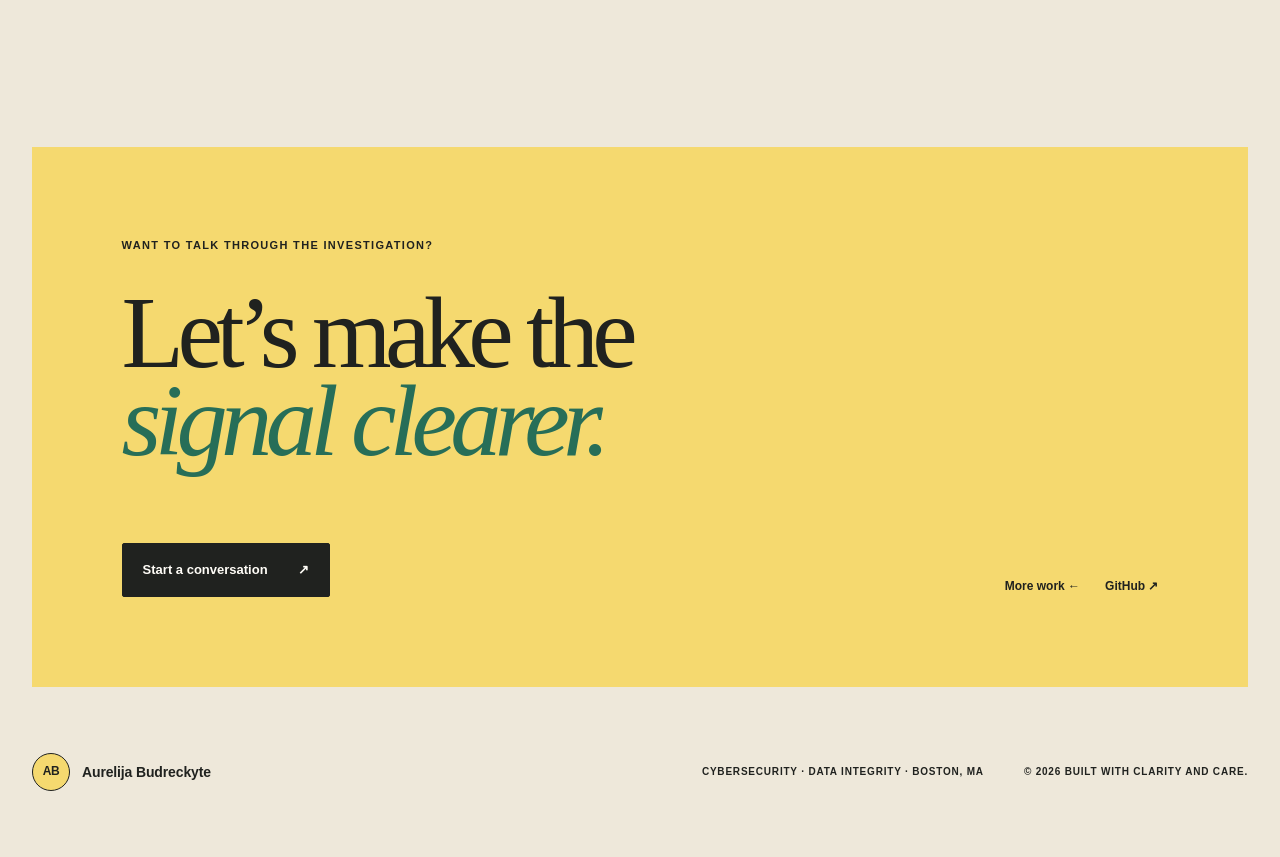
==== commit 16f570af: "Update portfolio photos and copy" ====
--- a/soc-triage.html
+++ b/soc-triage.html
@@ -8,7 +8,7 @@
       content="An interactive SOC alert-triage workflow demo by Aurelija Budreckyte."
     />
     <meta name="theme-color" content="#20221f" />
-    <title>SOC Alert Triage Console — Aurelija Budreckyte</title>
+    <title>SOC Alert Triage Console | Aurelija Budreckyte</title>
     <link rel="icon" href="assets/favicon.svg" type="image/svg+xml" />
     <link rel="stylesheet" href="styles.css" />
     <script src="script.js" defer></script>
